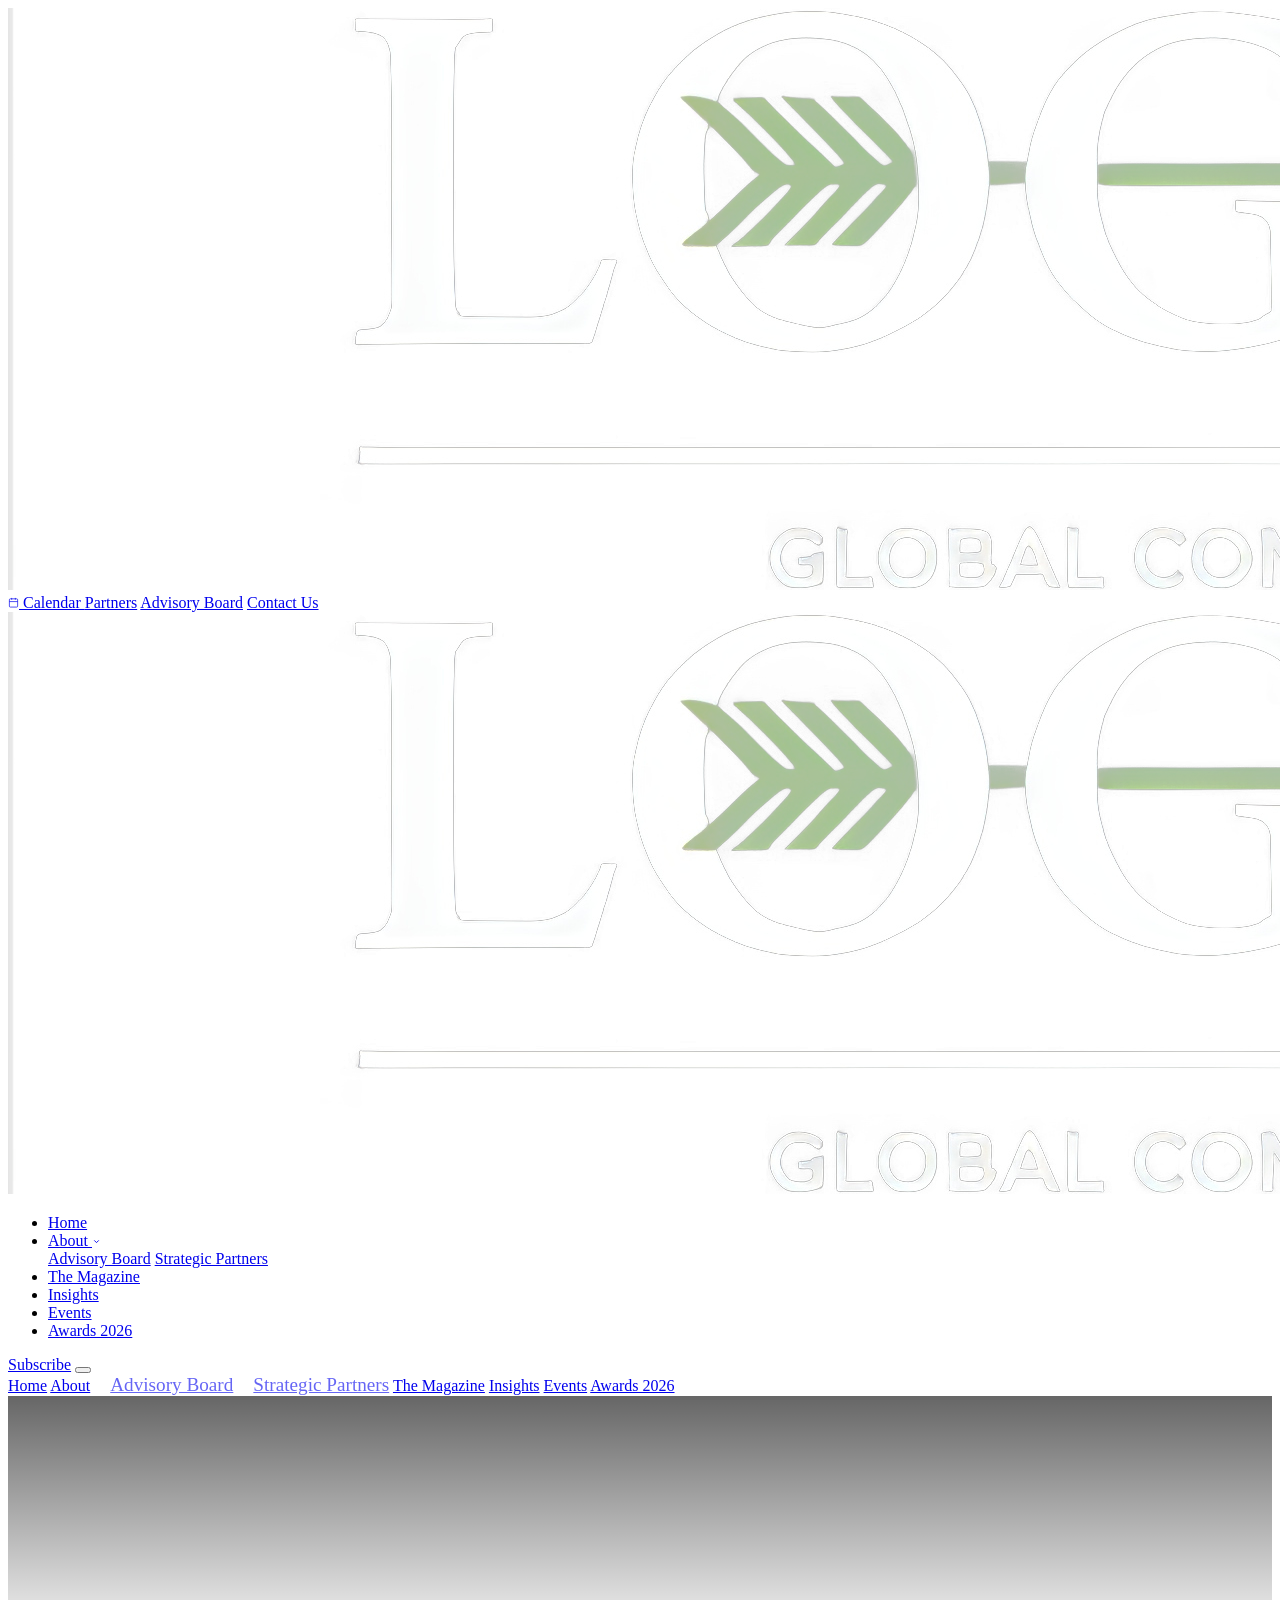
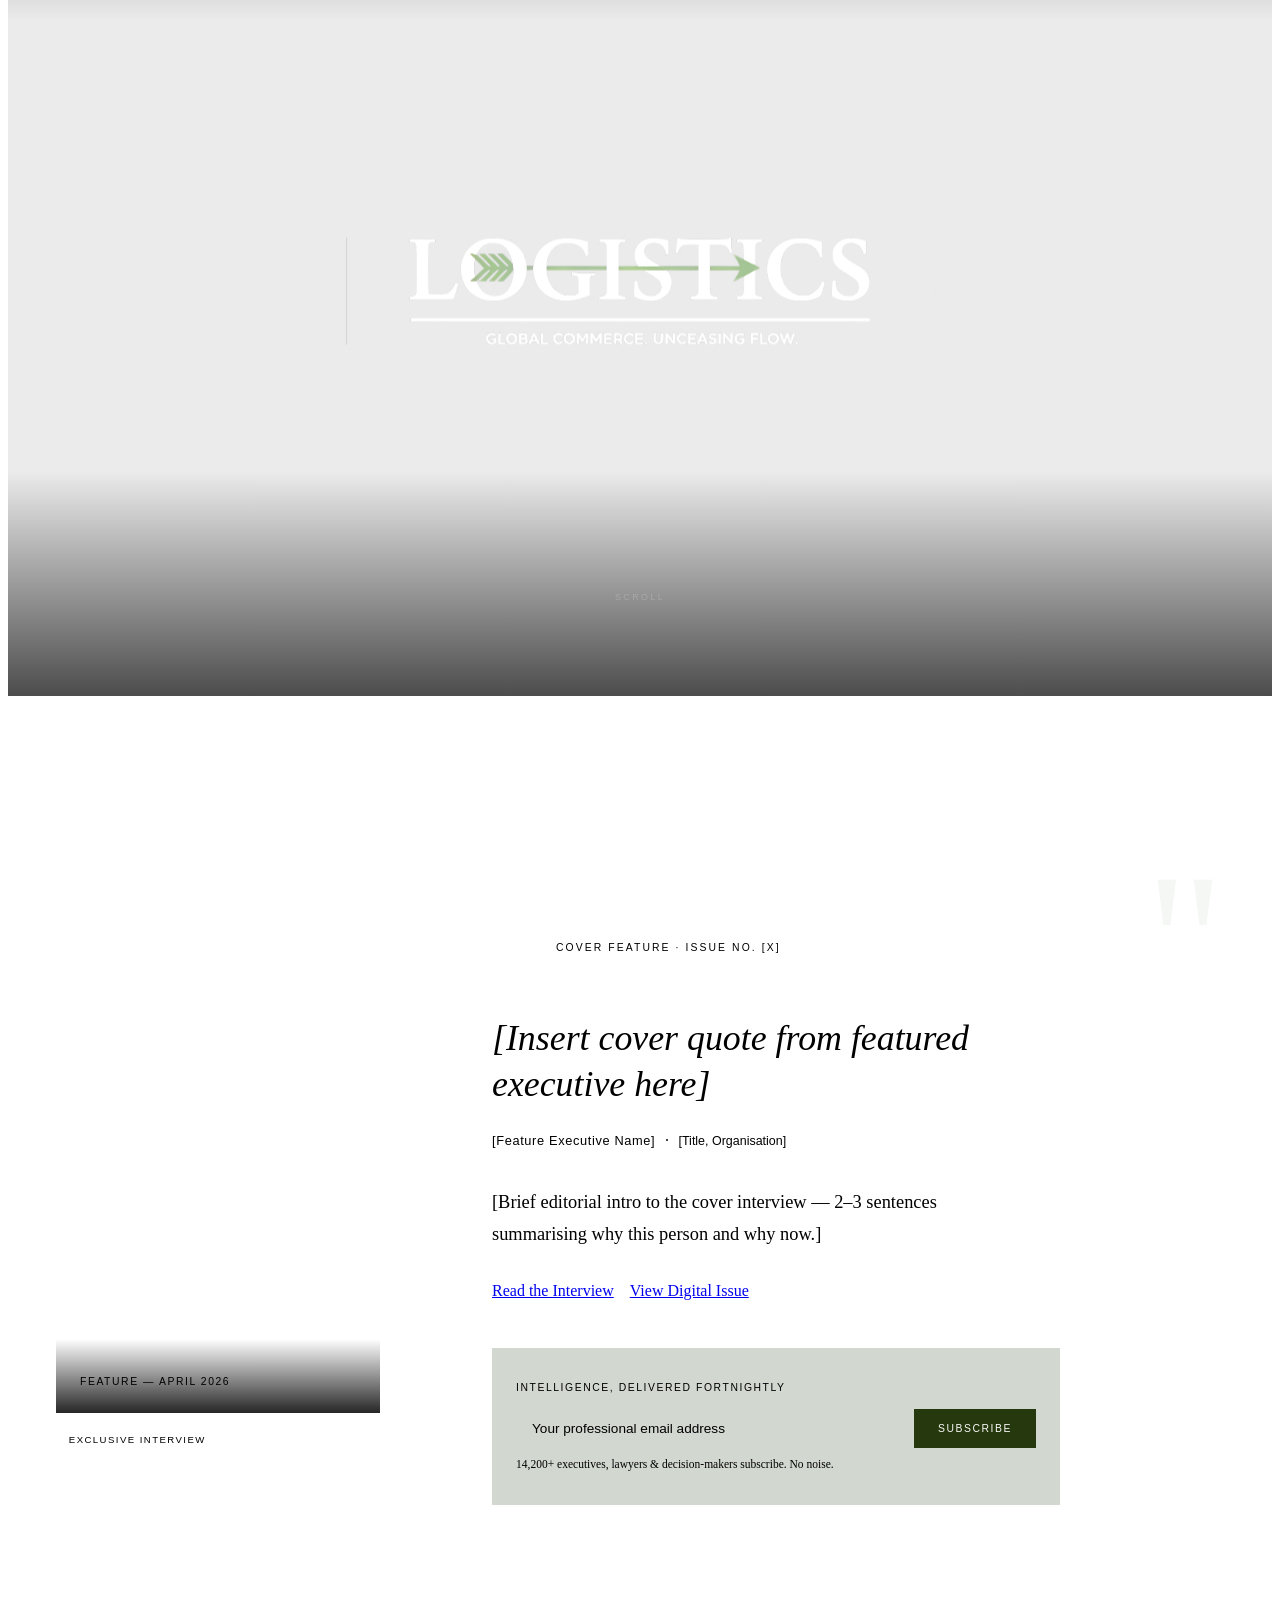
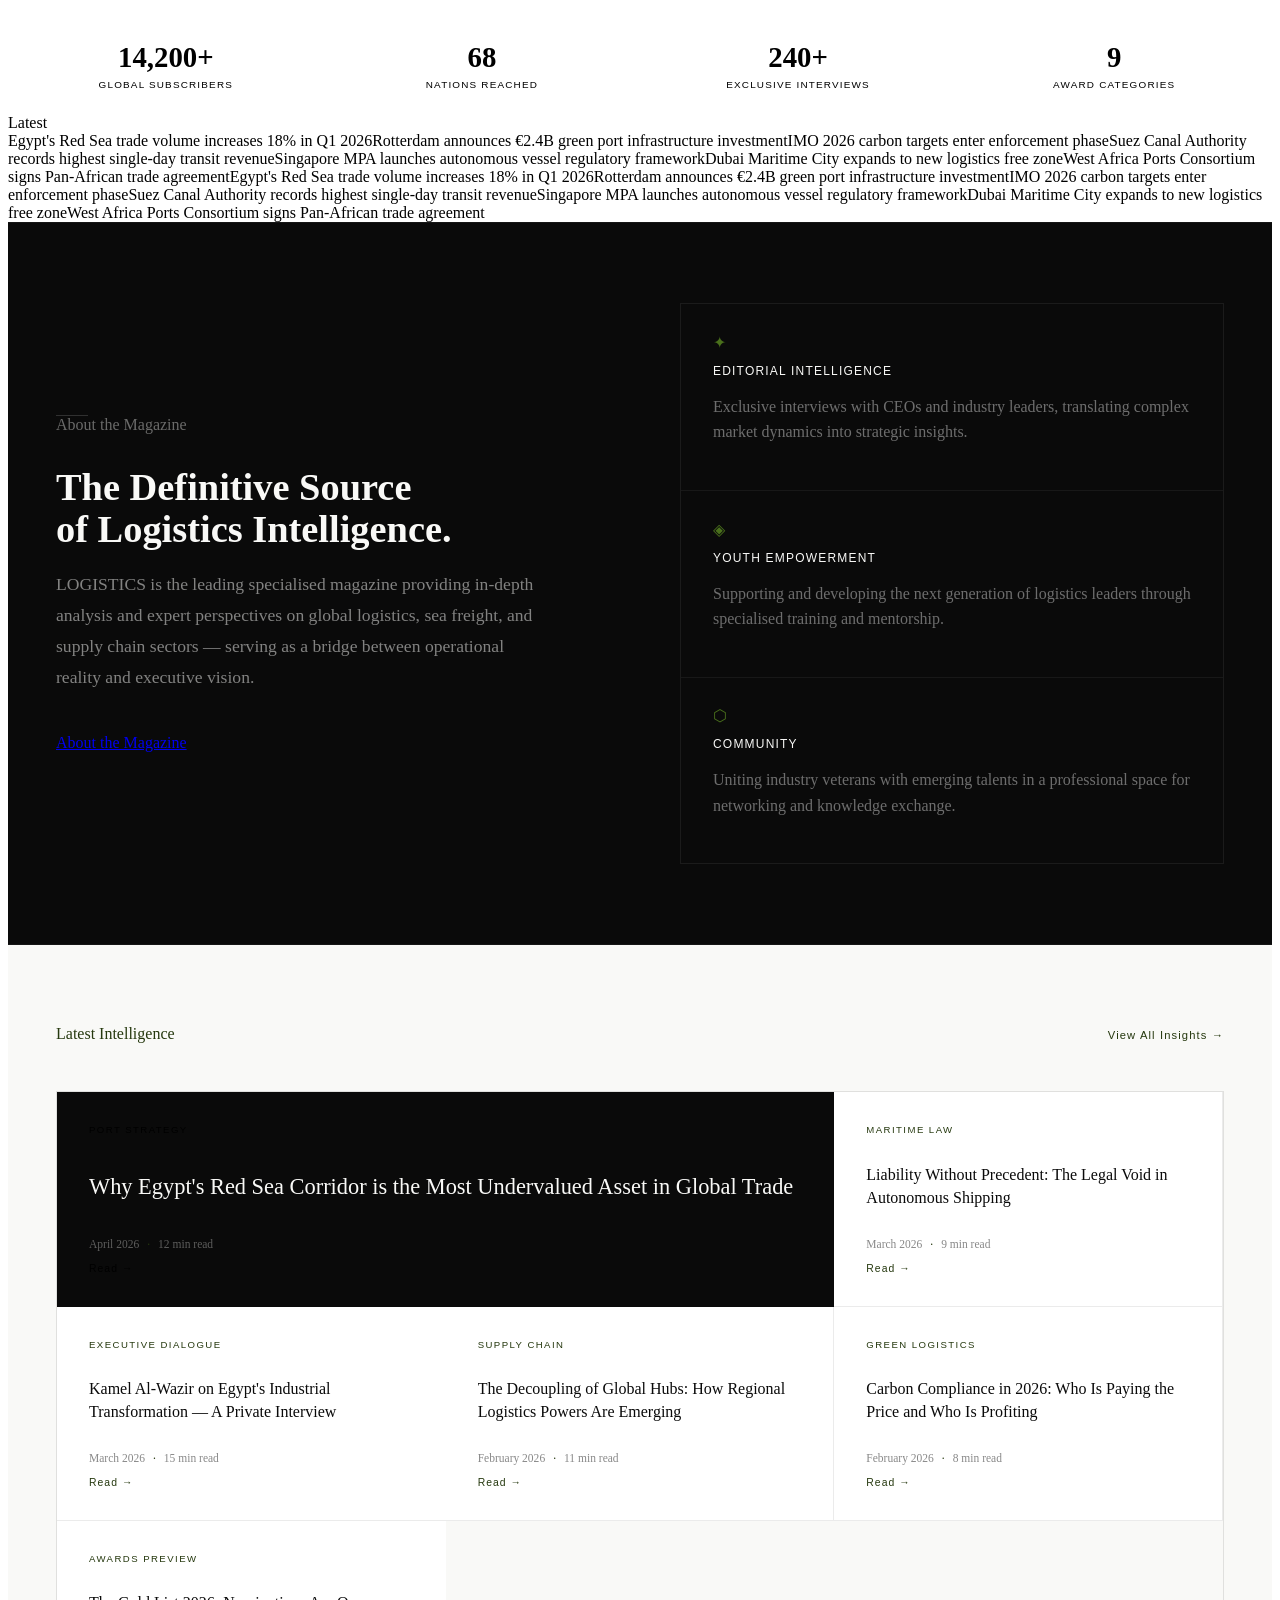
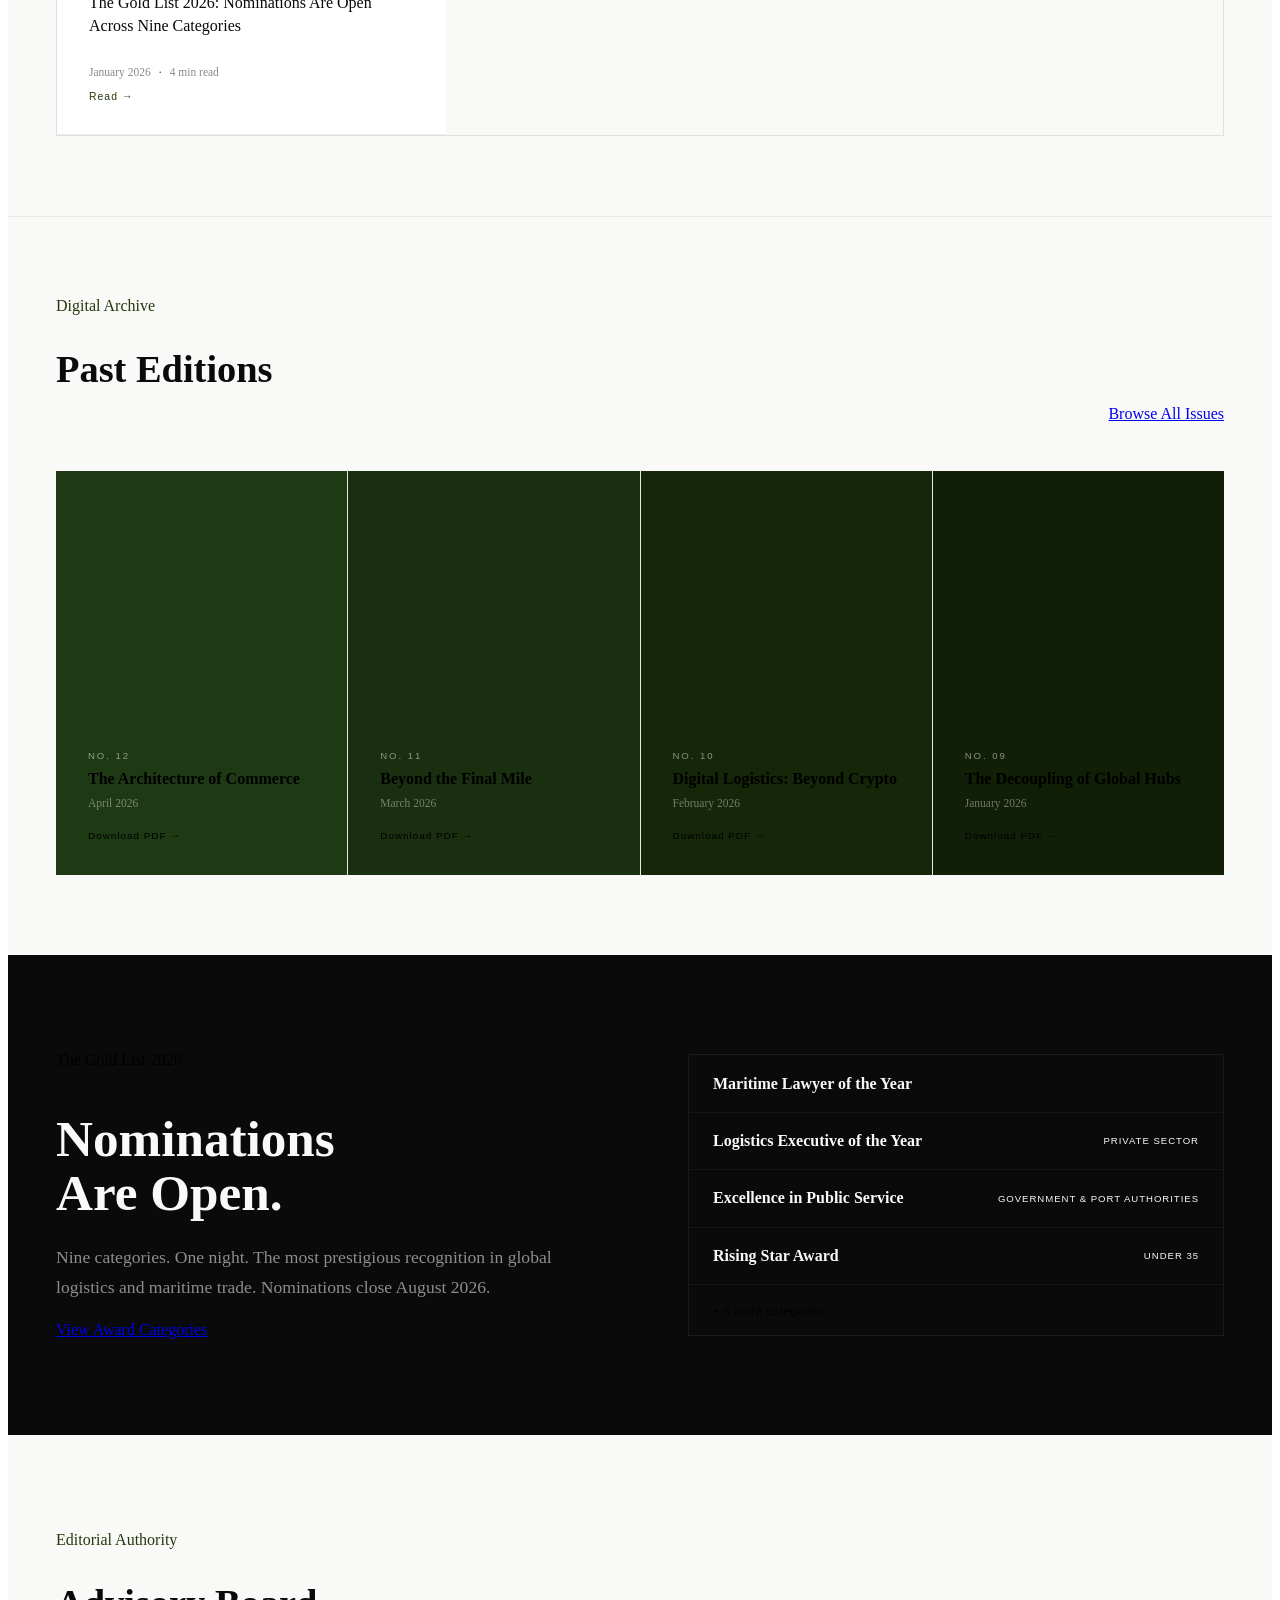
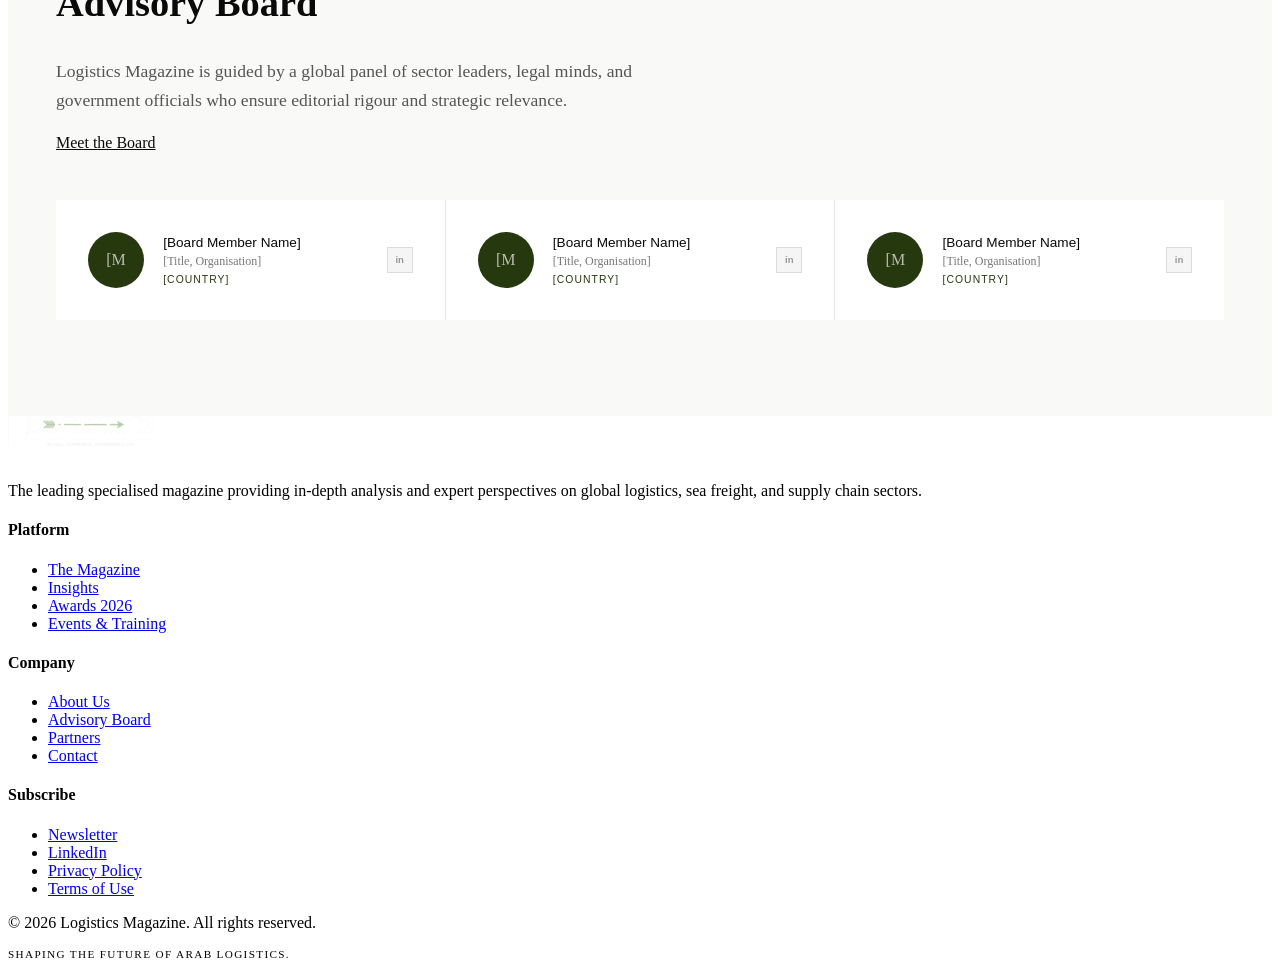
==== index.html @ a6165f2a "Add files via upload" ====
<!DOCTYPE html>
<html lang="en">
<head>
  <meta charset="UTF-8">
  <meta name="viewport" content="width=device-width, initial-scale=1.0">
  <title>Logistics Magazine — Global Commerce. Unceasing Flow.</title>
  <meta name="description" content="The premier strategic platform for exclusive intelligence, executive interviews, and authoritative analysis in global logistics and maritime trade.">
  <script src="https://identity.netlify.com/v1/netlify-identity-widget.js"></script>
  <link rel="stylesheet" href="style.css">
  <link rel="stylesheet" href="home.css">
  <script src="https://identity.netlify.com/v1/netlify-identity-widget.js"></script>
</head>
<body>

<div id="nav-placeholder"></div>

<!-- VIDEO HERO -->
<section class="video-hero">
  <video class="video-bg" autoplay muted loop playsinline>
    <source src="ship.mp4" type="video/mp4">
  </video>
  <div class="video-overlay"></div>
  <div class="video-content">
    <img src="logo-4k.png" alt="Logistics Magazine" class="video-logo">
  </div>
  <div class="video-scroll-cue">
    <span>Scroll</span>
    <div class="scroll-line"></div>
  </div>
</section>

<!-- HERO -->
<section class="hero">
  <div class="hero-inner">
    <!-- LEFT: Portrait -->
    <div class="hero-portrait">
      <div class="portrait-frame">
        <div class="portrait-placeholder">
          <div class="portrait-initials">AR</div>
        </div>
        <div class="portrait-label">
          <span class="portrait-issue">Feature — April 2026</span>
        </div>
      </div>
      <div class="portrait-meta">
        <span class="meta-tag">Exclusive Interview</span>
      </div>
    </div>

    <!-- RIGHT: Editorial -->
    <div class="hero-editorial">
      <div class="hero-kicker">
        <span class="kicker-line"></span>
        <span class="kicker-text">Cover Feature · Issue No. [X]</span>
      </div>
      <h1 class="hero-headline">
        <em>[Insert cover quote from featured executive here]</em>
      </h1>
      <div class="hero-byline">
        <span class="byline-name">[Feature Executive Name]</span>
        <span class="byline-sep">·</span>
        <span class="byline-title">[Title, Organisation]</span>
      </div>
      <p class="hero-excerpt">[Brief editorial intro to the cover interview — 2–3 sentences summarising why this person and why now.]</p>
      <div class="hero-actions">
        <a href="article.html" class="btn-primary">Read the Interview</a>
        <a href="issues.html" class="btn-ghost">View Digital Issue</a>
      </div>

      <!-- NEWSLETTER BOX -->
      <div class="hero-newsletter" id="subscribe">
        <div class="newsletter-inner">
          <p class="newsletter-label">Intelligence, delivered fortnightly</p>
          <div class="newsletter-form">
            <input type="email" placeholder="Your professional email address" class="newsletter-input">
            <button class="newsletter-btn">Subscribe</button>
          </div>
          <p class="newsletter-sub">14,200+ executives, lawyers & decision-makers subscribe. No noise.</p>
        </div>
      </div>
    </div>
  </div>

  <!-- STATS BAR -->
  <div class="stats-bar">
    <div class="stat-item">
      <span class="stat-value">14,200+</span>
      <span class="stat-label">Global Subscribers</span>
    </div>
    <div class="stat-divider"></div>
    <div class="stat-item">
      <span class="stat-value">68</span>
      <span class="stat-label">Nations Reached</span>
    </div>
    <div class="stat-divider"></div>
    <div class="stat-item">
      <span class="stat-value">240+</span>
      <span class="stat-label">Exclusive Interviews</span>
    </div>
    <div class="stat-divider"></div>
    <div class="stat-item">
      <span class="stat-value">9</span>
      <span class="stat-label">Award Categories</span>
    </div>
  </div>
</section>

<!-- TICKER -->
<div id="ticker-placeholder"></div>

<!-- ABOUT STRIP -->
<section class="about-strip">
  <div class="about-strip-inner">
    <div class="about-strip-left reveal">
      <div class="section-label" style="color:#F9F9F7;opacity:0.4">
        <span style="display:block;width:2rem;height:0.5px;background:rgba(249,249,247,0.4)"></span>
        About the Magazine
      </div>
      <h2 class="about-strip-headline">The Definitive Source<br>of Logistics Intelligence.</h2>
      <p class="about-strip-body">LOGISTICS is the leading specialised magazine providing in-depth analysis and expert perspectives on global logistics, sea freight, and supply chain sectors — serving as a bridge between operational reality and executive vision.</p>
      <a href="about.html" class="btn-primary" style="margin-top:1.5rem;display:inline-block">About the Magazine</a>
    </div>
    <div class="about-strip-right">
      <div class="about-strip-pillar reveal" style="transition-delay:0.1s">
        <div class="pillar-icon">✦</div>
        <h3>Editorial Intelligence</h3>
        <p>Exclusive interviews with CEOs and industry leaders, translating complex market dynamics into strategic insights.</p>
      </div>
      <div class="about-strip-pillar reveal" style="transition-delay:0.2s">
        <div class="pillar-icon">◈</div>
        <h3>Youth Empowerment</h3>
        <p>Supporting and developing the next generation of logistics leaders through specialised training and mentorship.</p>
      </div>
      <div class="about-strip-pillar reveal" style="transition-delay:0.3s">
        <div class="pillar-icon">⬡</div>
        <h3>Community</h3>
        <p>Uniting industry veterans with emerging talents in a professional space for networking and knowledge exchange.</p>
      </div>
    </div>
  </div>
</section>

<!-- LATEST INSIGHTS -->
<section class="insights-section">
  <div class="insights-header reveal">
    <div class="section-label">Latest Intelligence</div>
    <div class="insights-header-right">
      <a href="article.html" class="insights-all-link">View All Insights →</a>
    </div>
  </div>

  <div class="insights-grid" id="insights-grid"></div>
</section>

<div class="divider"></div>

<!-- DIGITAL ISSUES PREVIEW -->
<section class="issues-preview">
  <div class="issues-preview-header reveal">
    <div>
      <div class="section-label">Digital Archive</div>
      <h2 class="section-title">Past Editions</h2>
    </div>
    <a href="issues.html" class="btn-ghost">Browse All Issues</a>
  </div>
  <div class="issues-preview-grid" id="issues-grid"></div>
</section>

<div class="divider"></div>

<!-- AWARDS TEASER -->
<section class="awards-teaser">
  <div class="awards-teaser-inner reveal">
    <div class="awards-teaser-left">
      <div class="section-label">The Gold List 2026</div>
      <h2>Nominations<br>Are Open.</h2>
      <p>Nine categories. One night. The most prestigious recognition in global logistics and maritime trade. Nominations close August 2026.</p>
      <a href="awards.html" class="btn-primary" style="margin-top:2rem">View Award Categories</a>
    </div>
    <div class="awards-teaser-right">
      <div class="awards-teaser-grid" id="awards-preview"></div>
    </div>
  </div>
</section>

<div class="divider"></div>

<!-- ADVISORY TEASER -->
<section class="advisory-teaser">
  <div class="advisory-teaser-header reveal">
    <div class="section-label">Editorial Authority</div>
    <h2 class="section-title">Advisory Board</h2>
    <p>Logistics Magazine is guided by a global panel of sector leaders, legal minds, and government officials who ensure editorial rigour and strategic relevance.</p>
    <a href="advisory.html" class="btn-ghost" style="margin-top:1.5rem">Meet the Board</a>
  </div>
  <div class="advisory-preview-grid" id="advisory-preview"></div>
</section>

<div id="footer-placeholder"></div>

<script src="main.js"></script>
<script src="components.js"></script>
<script>
document.addEventListener('DOMContentLoaded', () => {
  // INSIGHTS GRID
  const insightsGrid = document.getElementById('insights-grid');
  if (insightsGrid) {
    CONFIG.latestInsights.forEach((item, i) => {
      const isFeatured = i === 0;
      const div = document.createElement('div');
      div.className = `insight-card reveal ${isFeatured ? 'insight-featured' : ''}`;
      div.style.transitionDelay = `${i * 0.08}s`;
      div.innerHTML = `
        <div class="insight-category">${item.category}</div>
        <h3 class="insight-title">${item.title}</h3>
        <div class="insight-meta">
          <span>${item.date}</span>
          <span class="meta-dot">·</span>
          <span>${item.readTime} read</span>
        </div>
        <a href="article.html" class="insight-link">Read →</a>
      `;
      insightsGrid.appendChild(div);
    });
  }

  // ISSUES PREVIEW
  const issuesGrid = document.getElementById('issues-grid');
  if (issuesGrid) {
    CONFIG.digitalIssues.slice(0, 4).forEach((iss, i) => {
      const div = document.createElement('div');
      div.className = 'issue-preview-card reveal';
      div.style.transitionDelay = `${i * 0.08}s`;
      div.style.background = iss.color;
      div.innerHTML = `
        <div class="issue-card-inner">
          <div class="issue-number">${iss.issue}</div>
          <div class="issue-title">${iss.title}</div>
          <div class="issue-date">${iss.date}</div>
          <a href="issues.html" class="issue-download">Download PDF →</a>
        </div>
      `;
      issuesGrid.appendChild(div);
    });
  }

  // AWARDS PREVIEW
  const awardsPreview = document.getElementById('awards-preview');
  if (awardsPreview) {
    CONFIG.awards.slice(0, 4).forEach(a => {
      const div = document.createElement('div');
      div.className = 'award-preview-item';
      div.innerHTML = `
        <div class="award-preview-title">${a.title}${a.subtitle ? `<span class="award-preview-sub">${a.subtitle}</span>` : ''}</div>
      `;
      awardsPreview.appendChild(div);
    });
    const more = document.createElement('div');
    more.className = 'award-preview-more';
    more.innerHTML = `<a href="awards.html">+ 5 more categories →</a>`;
    awardsPreview.appendChild(more);
  }

  // ADVISORY PREVIEW
  const advPreview = document.getElementById('advisory-preview');
  if (advPreview) {
    CONFIG.advisoryBoard.slice(0, 3).forEach((m, i) => {
      const div = document.createElement('div');
      div.className = 'advisory-preview-card reveal';
      div.style.transitionDelay = `${i * 0.1}s`;
      div.innerHTML = `
        <div class="advisory-avatar">${m.name.split(' ').map(n => n[0]).join('').slice(0,2)}</div>
        <div class="advisory-info">
          <div class="advisory-name">${m.name}</div>
          <div class="advisory-title-text">${m.title}</div>
          <div class="advisory-country">${m.country}</div>
        </div>
        <a href="${m.linkedin}" class="advisory-li" target="_blank">in</a>
      `;
      advPreview.appendChild(div);
    });
  }
});
</script>
</body>
</html>
---- home.css ----
/* ── VIDEO HERO ───────────────────────────────────────────────────────────── */
.video-hero {
  position: relative;
  width: 100%;
  height: 100vh;
  overflow: hidden;
  display: flex;
  align-items: center;
  justify-content: center;
}

.video-bg {
  position: absolute;
  inset: 0;
  width: 100%;
  height: 100%;
  object-fit: cover;
  object-position: center;
}

/* Edges dark, centre clear so logo blends against the video directly */
.video-overlay {
  position: absolute;
  inset: 0;
  background: linear-gradient(
    to bottom,
    rgba(0,0,0,0.6) 0%,
    rgba(0,0,0,0.08) 25%,
    rgba(0,0,0,0.08) 75%,
    rgba(0,0,0,0.7) 100%
  );
  z-index: 1;
}

.video-content {
  position: absolute;
  top: 55%;
  left: 50%;
  transform: translate(-50%, -50%);
  z-index: 2;
  display: flex;
  flex-direction: column;
  align-items: center;
  justify-content: center;
  gap: 0.8rem;
  text-align: center;
  isolation: isolate;
  width: 100%;
}

/* mix-blend-mode: screen burns out the black bg on the logo image */
.video-logo {
  width: clamp(320px, 46vw, 680px);
  object-fit: contain;
  mix-blend-mode: screen;
  filter: brightness(1.1) contrast(1.05);
  animation: logoFadeIn 1.8s cubic-bezier(0.16,1,0.3,1) forwards;
  opacity: 0;
  display: block;
  margin: 0 auto;
}

@keyframes logoFadeIn {
  0%   { opacity: 0; transform: scale(0.96) translateY(8px); }
  100% { opacity: 1; transform: scale(1) translateY(0); }
}

.video-tagline {
  font-family: 'Jost', sans-serif;
  font-size: 0.72rem;
  font-weight: 300;
  letter-spacing: 0.5em;
  text-transform: uppercase;
  color: rgba(249,249,247,0.45);
  margin-top: 0.5rem;
  animation: logoFadeIn 2.6s cubic-bezier(0.16,1,0.3,1) forwards;
  opacity: 0;
}

.video-scroll-cue {
  position: absolute;
  bottom: 2.5rem;
  left: 50%;
  transform: translateX(-50%);
  z-index: 2;
  display: flex;
  flex-direction: column;
  align-items: center;
  gap: 0.6rem;
}

.video-scroll-cue span {
  font-family: 'Jost', sans-serif;
  font-size: 0.55rem;
  letter-spacing: 0.28em;
  text-transform: uppercase;
  color: rgba(240, 237, 232, 0.25);
}

.scroll-line {
  width: 0.5px;
  height: 44px;
  background: linear-gradient(to bottom, rgba(240,237,232,0.3), transparent);
  animation: scrollPulse 2s ease-in-out infinite;
}

@keyframes scrollPulse {
  0%, 100% { opacity: 0.25; transform: scaleY(1); }
  50% { opacity: 0.65; transform: scaleY(1.08); }
}


@keyframes scrollPulse {
  0%, 100% { opacity: 0.3; transform: scaleY(1); }
  50% { opacity: 0.8; transform: scaleY(1.1); }
}

/* ── HERO ─────────────────────────────────────────────────────────────────── */
.hero {
  min-height: 100vh;
  display: flex;
  flex-direction: column;
  padding-top: 118px;
}

.hero-inner {
  flex: 1;
  display: grid;
  grid-template-columns: 420px 1fr;
  min-height: calc(100vh - 118px - 80px);
}

/* Portrait Side */
.hero-portrait {
  background: var(--black-2);
  border-right: 0.5px solid var(--border);
  display: flex;
  flex-direction: column;
  justify-content: center;
  padding: 3rem;
  position: relative;
}

.portrait-frame {
  position: relative;
  width: 100%;
  aspect-ratio: 3/4;
  background: var(--black-3);
  overflow: hidden;
}

.portrait-placeholder {
  width: 100%;
  height: 100%;
  background: linear-gradient(135deg, var(--green-dark) 0%, var(--black-3) 60%, var(--black-4) 100%);
  display: flex;
  align-items: center;
  justify-content: center;
}

.portrait-initials {
  font-family: 'Playfair Display', serif;
  font-size: 5rem;
  color: rgba(255,255,255,0.08);
  font-weight: 700;
}

.portrait-label {
  position: absolute;
  bottom: 0;
  left: 0;
  right: 0;
  background: linear-gradient(transparent, rgba(0,0,0,0.85));
  padding: 2rem 1.5rem 1.5rem;
}

.portrait-issue {
  font-family: 'Jost', sans-serif;
  font-size: 0.65rem;
  letter-spacing: 0.15em;
  text-transform: uppercase;
  color: var(--white-dim);
}

.portrait-meta {
  margin-top: 1rem;
}

.meta-tag {
  display: inline-block;
  font-family: 'Jost', sans-serif;
  font-size: 0.6rem;
  letter-spacing: 0.15em;
  text-transform: uppercase;
  color: var(--black);
  background: var(--green-light);
  padding: 0.3rem 0.8rem;
}

/* Editorial Side */
.hero-editorial {
  padding: 4rem 4rem 3rem;
  display: flex;
  flex-direction: column;
  justify-content: center;
  border-bottom: 0.5px solid var(--border);
  position: relative;
}

.hero-editorial::before {
  content: '"';
  position: absolute;
  top: 2rem;
  right: 3rem;
  font-family: 'Playfair Display', serif;
  font-size: 12rem;
  color: rgba(74,124,53,0.06);
  line-height: 1;
  pointer-events: none;
}

.hero-kicker {
  display: flex;
  align-items: center;
  gap: 1rem;
  margin-bottom: 2rem;
}

.kicker-line {
  display: block;
  width: 3rem;
  height: 0.5px;
  background: var(--green-bright);
}

.kicker-text {
  font-family: 'Jost', sans-serif;
  font-size: 0.65rem;
  letter-spacing: 0.2em;
  text-transform: uppercase;
  color: var(--green-bright);
}

.hero-headline {
  font-family: 'Playfair Display', serif;
  font-size: clamp(1.6rem, 2.8vw, 2.4rem);
  font-weight: 400;
  line-height: 1.3;
  margin-bottom: 1.5rem;
  max-width: 580px;
}

.hero-headline em {
  font-style: italic;
  color: var(--white-dim);
}

.hero-byline {
  display: flex;
  align-items: center;
  gap: 0.6rem;
  margin-bottom: 1.2rem;
}

.byline-name {
  font-family: 'Jost', sans-serif;
  font-size: 0.8rem;
  font-weight: 500;
  letter-spacing: 0.05em;
  color: var(--white);
}

.byline-sep {
  color: var(--white-faint);
}

.byline-title {
  font-family: 'Jost', sans-serif;
  font-size: 0.78rem;
  color: var(--white-faint);
}

.hero-excerpt {
  font-family: 'Cormorant Garamond', serif;
  font-size: 1.15rem;
  color: var(--white-dim);
  max-width: 540px;
  line-height: 1.7;
  margin-bottom: 2rem;
}

.hero-actions {
  display: flex;
  gap: 1rem;
  margin-bottom: 3rem;
}

/* Newsletter */
.hero-newsletter {
  border: 0.5px solid var(--border-green);
  background: rgba(30,58,20,0.2);
  padding: 1.5rem;
  max-width: 520px;
}

.newsletter-label {
  font-family: 'Jost', sans-serif;
  font-size: 0.65rem;
  letter-spacing: 0.15em;
  text-transform: uppercase;
  color: var(--green-bright);
  margin-bottom: 1rem;
}

.newsletter-form {
  display: flex;
  gap: 0;
}

.newsletter-input {
  flex: 1;
  background: var(--black-3);
  border: 0.5px solid var(--border);
  border-right: none;
  color: var(--white);
  font-family: 'Jost', sans-serif;
  font-size: 0.85rem;
  padding: 0.75rem 1rem;
  outline: none;
}

.newsletter-input::placeholder { color: var(--white-faint); }
.newsletter-input:focus { border-color: var(--green); }

.newsletter-btn {
  background: #25380E;
  color: #F9F9F7;
  border: none;
  font-family: 'Jost', sans-serif;
  font-size: 0.65rem;
  font-weight: 500;
  letter-spacing: 0.15em;
  text-transform: uppercase;
  padding: 0.75rem 1.5rem;
  cursor: none;
  transition: background 0.2s;
}
.newsletter-btn:hover { background: #3a5518; }

.newsletter-sub {
  font-size: 0.72rem;
  color: var(--white-faint);
  margin-top: 0.6rem;
}

/* STATS BAR */
.stats-bar {
  display: flex;
  border-top: 0.5px solid var(--border);
  background: var(--black-2);
}

.stat-item {
  flex: 1;
  display: flex;
  flex-direction: column;
  align-items: center;
  padding: 1.5rem;
  gap: 0.3rem;
}

.stat-value {
  font-family: 'Playfair Display', serif;
  font-size: 1.8rem;
  font-weight: 700;
  color: var(--white);
}

.stat-label {
  font-family: 'Jost', sans-serif;
  font-size: 0.62rem;
  letter-spacing: 0.12em;
  text-transform: uppercase;
  color: var(--white-faint);
}

.stat-divider {
  width: 0.5px;
  background: var(--border);
  margin: 1rem 0;
}

/* ── ABOUT STRIP ──────────────────────────────────────────────────────────── */
.about-strip {
  background: #0A0A0A;
  padding: 5rem 3rem;
  border-top: 0.5px solid rgba(255,255,255,0.05);
  border-bottom: 0.5px solid rgba(255,255,255,0.05);
}

.about-strip-inner {
  display: grid;
  grid-template-columns: 1fr 1fr;
  gap: 5rem;
  align-items: center;
}

.about-strip-headline {
  font-family: 'Playfair Display', serif;
  font-size: clamp(1.8rem, 3vw, 2.8rem);
  font-weight: 700;
  line-height: 1.1;
  color: #F9F9F7;
  margin-bottom: 1.2rem;
}

.about-strip-body {
  font-family: 'Cormorant Garamond', serif;
  font-size: 1.1rem;
  color: rgba(249,249,247,0.5);
  line-height: 1.75;
  max-width: 480px;
}

.about-strip-right {
  display: flex;
  flex-direction: column;
  gap: 0;
  border: 0.5px solid rgba(255,255,255,0.07);
}

.about-strip-pillar {
  padding: 1.8rem 2rem;
  border-bottom: 0.5px solid rgba(255,255,255,0.06);
  transition: background 0.2s;
}
.about-strip-pillar:last-child { border-bottom: none; }
.about-strip-pillar:hover { background: rgba(255,255,255,0.02); }

.pillar-icon {
  font-size: 1rem;
  color: #25380E;
  margin-bottom: 0.6rem;
  filter: brightness(2);
}

.about-strip-pillar h3 {
  font-family: 'Jost', sans-serif;
  font-size: 0.75rem;
  font-weight: 500;
  letter-spacing: 0.1em;
  text-transform: uppercase;
  color: #F9F9F7;
  margin-bottom: 0.5rem;
}

.about-strip-pillar p {
  font-family: 'Cormorant Garamond', serif;
  font-size: 1rem;
  color: rgba(249,249,247,0.42);
  line-height: 1.6;
}

/* ── INSIGHTS SECTION ─────────────────────────────────────────────────────── */
.insights-section {
  padding: 5rem 3rem;
  background: #F9F9F7;
}

.insights-header {
  display: flex;
  justify-content: space-between;
  align-items: flex-end;
  margin-bottom: 3rem;
}

.insights-header .section-label {
  color: #25380E;
}
.insights-header .section-label::before {
  background: #25380E;
}

.insights-all-link {
  font-family: 'Jost', sans-serif;
  font-size: 0.7rem;
  letter-spacing: 0.1em;
  color: #25380E;
  text-decoration: none;
  transition: color 0.2s;
}
.insights-all-link:hover { color: #0A0A0A; }

.insights-grid {
  display: grid;
  grid-template-columns: repeat(3, 1fr);
  gap: 0;
  border: 0.5px solid rgba(0,0,0,0.1);
}

.insight-card {
  padding: 2rem;
  border-right: 0.5px solid rgba(0,0,0,0.08);
  border-bottom: 0.5px solid rgba(0,0,0,0.08);
  background: #fff;
  transition: background 0.2s, box-shadow 0.2s;
  display: flex;
  flex-direction: column;
  gap: 0.8rem;
}
.insight-card:hover {
  background: #F0F0EC;
  box-shadow: 0 2px 20px rgba(0,0,0,0.04);
}
.insight-card:nth-child(3n) { border-right: none; }

.insight-featured {
  grid-column: span 2;
  background: #0A0A0A;
}
.insight-featured:hover { background: #111; box-shadow: none; }
.insight-featured .insight-title { font-size: 1.4rem; color: #F9F9F7; }
.insight-featured .insight-meta { color: rgba(249,249,247,0.35); }
.insight-featured .insight-category { color: var(--green-bright); }
.insight-featured .insight-link { color: var(--green-bright); }
.insight-featured .insight-link:hover { color: #F9F9F7; }

.insight-category {
  font-family: 'Jost', sans-serif;
  font-size: 0.6rem;
  letter-spacing: 0.15em;
  text-transform: uppercase;
  color: #25380E;
}

.insight-title {
  font-family: 'Playfair Display', serif;
  font-size: 1rem;
  font-weight: 400;
  line-height: 1.4;
  color: #0A0A0A;
  flex: 1;
}

.insight-meta {
  font-size: 0.72rem;
  color: #888;
  display: flex;
  gap: 0.5rem;
  align-items: center;
}

.meta-dot { color: #25380E; }

.insight-link {
  font-family: 'Jost', sans-serif;
  font-size: 0.65rem;
  letter-spacing: 0.1em;
  color: #25380E;
  text-decoration: none;
  transition: color 0.2s;
}
.insight-link:hover { color: #0A0A0A; }

/* ── ISSUES PREVIEW ───────────────────────────────────────────────────────── */
.issues-preview {
  padding: 5rem 3rem;
  background: #F9F9F7;
  border-top: 0.5px solid rgba(0,0,0,0.06);
}

.issues-preview-header {
  display: flex;
  justify-content: space-between;
  align-items: flex-end;
  margin-bottom: 3rem;
}

.section-title {
  font-family: 'Playfair Display', serif;
  font-size: clamp(1.8rem, 3vw, 2.5rem);
  font-weight: 700;
  color: #0A0A0A;
}

.issues-preview .section-label {
  color: #25380E;
}
.issues-preview .section-label::before {
  background: #25380E;
}

.issues-preview-grid {
  display: grid;
  grid-template-columns: repeat(4, 1fr);
  gap: 1px;
  background: rgba(0,0,0,0.08);
}

.issue-preview-card {
  aspect-ratio: 2/3;
  padding: 2rem;
  display: flex;
  flex-direction: column;
  justify-content: flex-end;
  position: relative;
  overflow: hidden;
  cursor: none;
  transition: filter 0.3s;
}
.issue-preview-card:hover { filter: brightness(1.15); }

.issue-card-inner { position: relative; z-index: 1; }

.issue-number {
  font-family: 'Jost', sans-serif;
  font-size: 0.6rem;
  letter-spacing: 0.2em;
  text-transform: uppercase;
  color: rgba(255,255,255,0.5);
  margin-bottom: 0.5rem;
}

.issue-title {
  font-family: 'Playfair Display', serif;
  font-size: 1rem;
  font-weight: 600;
  color: var(--white);
  margin-bottom: 0.5rem;
  line-height: 1.3;
}

.issue-date {
  font-size: 0.72rem;
  color: rgba(255,255,255,0.4);
  margin-bottom: 1rem;
}

.issue-download {
  font-family: 'Jost', sans-serif;
  font-size: 0.62rem;
  letter-spacing: 0.1em;
  color: var(--green-bright);
  text-decoration: none;
  transition: color 0.2s;
}
.issue-download:hover { color: var(--white); }

/* ── AWARDS TEASER ────────────────────────────────────────────────────────── */
.awards-teaser {
  padding: 6rem 3rem;
  background: #0A0A0A;
}

.awards-teaser-inner {
  display: grid;
  grid-template-columns: 1fr 1fr;
  gap: 6rem;
  align-items: center;
}

.awards-teaser-left h2 {
  font-family: 'Playfair Display', serif;
  font-size: clamp(2.5rem, 4vw, 4rem);
  font-weight: 700;
  line-height: 1.05;
  margin-bottom: 1.5rem;
  color: #F9F9F7;
}

.awards-teaser-left p {
  font-family: 'Cormorant Garamond', serif;
  font-size: 1.1rem;
  color: rgba(249,249,247,0.55);
  line-height: 1.7;
}

.awards-teaser-grid {
  display: flex;
  flex-direction: column;
  gap: 0;
  border: 0.5px solid rgba(255,255,255,0.07);
}

.award-preview-item {
  padding: 1.2rem 1.5rem;
  border-bottom: 0.5px solid rgba(255,255,255,0.05);
  transition: background 0.2s;
}
.award-preview-item:hover { background: rgba(255,255,255,0.03); }

.award-preview-title {
  font-family: 'Cormorant Garamond', serif;
  font-size: 1rem;
  font-weight: 600;
  color: #F9F9F7;
  display: flex;
  align-items: center;
  justify-content: space-between;
}

.award-preview-sub {
  font-family: 'Jost', sans-serif;
  font-size: 0.6rem;
  letter-spacing: 0.1em;
  text-transform: uppercase;
  color: var(--gold);
  font-weight: 400;
}

.award-preview-more { padding: 1rem 1.5rem; }
.award-preview-more a {
  font-family: 'Jost', sans-serif;
  font-size: 0.65rem;
  letter-spacing: 0.1em;
  color: var(--green-bright);
  text-decoration: none;
}

/* ── ADVISORY TEASER ──────────────────────────────────────────────────────── */
.advisory-teaser {
  padding: 6rem 3rem;
  background: #F9F9F7;
}

.advisory-teaser-header {
  max-width: 600px;
  margin-bottom: 3rem;
}

.advisory-teaser-header .section-label {
  color: #25380E;
}
.advisory-teaser-header .section-label::before { background: #25380E; }

.advisory-teaser-header .section-title { color: #0A0A0A; }

.advisory-teaser-header p {
  font-family: 'Cormorant Garamond', serif;
  font-size: 1.1rem;
  color: #555;
  margin-top: 1rem;
  line-height: 1.7;
}

.advisory-teaser .btn-ghost {
  border-color: rgba(0,0,0,0.2);
  color: #0A0A0A;
}
.advisory-teaser .btn-ghost:hover { border-color: #0A0A0A; }

.advisory-preview-grid {
  display: grid;
  grid-template-columns: repeat(3, 1fr);
  gap: 1px;
  background: rgba(0,0,0,0.08);
}

.advisory-preview-card {
  background: #fff;
  padding: 2rem;
  display: flex;
  align-items: center;
  gap: 1.2rem;
  transition: background 0.2s;
}
.advisory-preview-card:hover { background: #F0F0EC; }

.advisory-avatar {
  width: 56px;
  height: 56px;
  border-radius: 50%;
  background: #25380E;
  border: none;
  display: flex;
  align-items: center;
  justify-content: center;
  font-family: 'Playfair Display', serif;
  font-size: 1rem;
  color: rgba(249,249,247,0.7);
  flex-shrink: 0;
}

.advisory-info { flex: 1; }

.advisory-name {
  font-family: 'Jost', sans-serif;
  font-size: 0.85rem;
  font-weight: 500;
  color: #0A0A0A;
  margin-bottom: 0.2rem;
}

.advisory-title-text {
  font-size: 0.75rem;
  color: #777;
  line-height: 1.4;
  margin-bottom: 0.3rem;
}

.advisory-country {
  font-family: 'Jost', sans-serif;
  font-size: 0.65rem;
  letter-spacing: 0.1em;
  text-transform: uppercase;
  color: #25380E;
}

.advisory-li {
  font-family: 'Jost', sans-serif;
  font-size: 0.6rem;
  font-weight: 600;
  color: #999;
  background: #f5f5f5;
  border: 0.5px solid rgba(0,0,0,0.1);
  width: 24px;
  height: 24px;
  display: flex;
  align-items: center;
  justify-content: center;
  text-decoration: none;
  flex-shrink: 0;
  transition: background 0.2s, color 0.2s;
}
.advisory-li:hover { background: #0a66c2; color: #fff; border-color: #0a66c2; }

/* RESPONSIVE */
@media (max-width: 1100px) {
  .hero-inner { grid-template-columns: 320px 1fr; }
  .insights-grid { grid-template-columns: repeat(2, 1fr); }
  .insight-featured { grid-column: span 2; }
  .issues-preview-grid { grid-template-columns: repeat(2, 1fr); }
  .advisory-preview-grid { grid-template-columns: 1fr; }
}

@media (max-width: 900px) {
  .hero-inner { grid-template-columns: 1fr; }
  .hero-portrait { display: none; }
  .hero-editorial { padding: 4rem 1.5rem 3rem; }
  .about-strip { padding: 3rem 1.5rem; }
  .about-strip-inner { grid-template-columns: 1fr; gap: 2.5rem; }
  .insights-section { padding: 3rem 1.5rem; }
  .insights-grid { grid-template-columns: 1fr; }
  .insight-featured { grid-column: span 1; }
  .issues-preview { padding: 3rem 1.5rem; }
  .issues-preview-grid { grid-template-columns: repeat(2, 1fr); }
  .awards-teaser { padding: 4rem 1.5rem; }
  .awards-teaser-inner { grid-template-columns: 1fr; gap: 3rem; }
  .advisory-teaser { padding: 4rem 1.5rem; }
  .stats-bar { display: grid; grid-template-columns: 1fr 1fr; }
  .stat-divider { display: none; }
}

@media (max-width: 600px) {
  .issues-preview-grid { grid-template-columns: 1fr; }
  .hero-actions { flex-direction: column; }
  .newsletter-form { flex-direction: column; }
  .newsletter-input { border-right: 0.5px solid var(--border); }
}
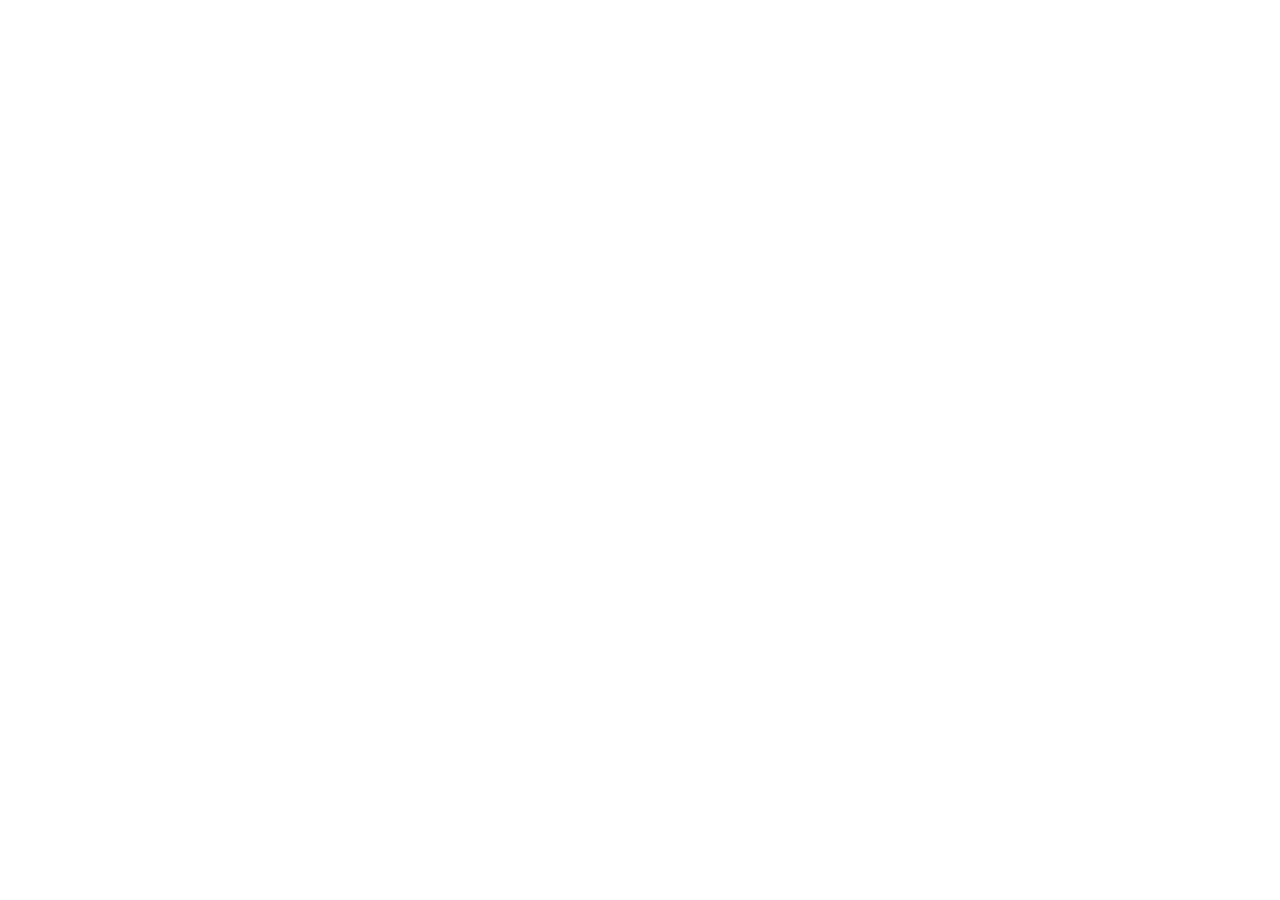
==== commit a732c617: "Add files via upload" ====
--- a/index.html
+++ b/index.html
@@ -1,286 +1,12 @@
-<!DOCTYPE html>
-<html lang="en">
+<!doctype html>
+<html>
 <head>
-  <meta charset="UTF-8">
+  <meta charset="utf-8">
   <meta name="viewport" content="width=device-width, initial-scale=1.0">
-  <title>Logistics Magazine — Global Commerce. Unceasing Flow.</title>
-  <meta name="description" content="The premier strategic platform for exclusive intelligence, executive interviews, and authoritative analysis in global logistics and maritime trade.">
-  <script src="https://identity.netlify.com/v1/netlify-identity-widget.js"></script>
-  <link rel="stylesheet" href="style.css">
-  <link rel="stylesheet" href="home.css">
+  <title>Logistics Magazine — Content Manager</title>
   <script src="https://identity.netlify.com/v1/netlify-identity-widget.js"></script>
 </head>
 <body>
-
-<div id="nav-placeholder"></div>
-
-<!-- VIDEO HERO -->
-<section class="video-hero">
-  <video class="video-bg" autoplay muted loop playsinline>
-    <source src="ship.mp4" type="video/mp4">
-  </video>
-  <div class="video-overlay"></div>
-  <div class="video-content">
-    <img src="logo-4k.png" alt="Logistics Magazine" class="video-logo">
-  </div>
-  <div class="video-scroll-cue">
-    <span>Scroll</span>
-    <div class="scroll-line"></div>
-  </div>
-</section>
-
-<!-- HERO -->
-<section class="hero">
-  <div class="hero-inner">
-    <!-- LEFT: Portrait -->
-    <div class="hero-portrait">
-      <div class="portrait-frame">
-        <div class="portrait-placeholder">
-          <div class="portrait-initials">AR</div>
-        </div>
-        <div class="portrait-label">
-          <span class="portrait-issue">Feature — April 2026</span>
-        </div>
-      </div>
-      <div class="portrait-meta">
-        <span class="meta-tag">Exclusive Interview</span>
-      </div>
-    </div>
-
-    <!-- RIGHT: Editorial -->
-    <div class="hero-editorial">
-      <div class="hero-kicker">
-        <span class="kicker-line"></span>
-        <span class="kicker-text">Cover Feature · Issue No. [X]</span>
-      </div>
-      <h1 class="hero-headline">
-        <em>[Insert cover quote from featured executive here]</em>
-      </h1>
-      <div class="hero-byline">
-        <span class="byline-name">[Feature Executive Name]</span>
-        <span class="byline-sep">·</span>
-        <span class="byline-title">[Title, Organisation]</span>
-      </div>
-      <p class="hero-excerpt">[Brief editorial intro to the cover interview — 2–3 sentences summarising why this person and why now.]</p>
-      <div class="hero-actions">
-        <a href="article.html" class="btn-primary">Read the Interview</a>
-        <a href="issues.html" class="btn-ghost">View Digital Issue</a>
-      </div>
-
-      <!-- NEWSLETTER BOX -->
-      <div class="hero-newsletter" id="subscribe">
-        <div class="newsletter-inner">
-          <p class="newsletter-label">Intelligence, delivered fortnightly</p>
-          <div class="newsletter-form">
-            <input type="email" placeholder="Your professional email address" class="newsletter-input">
-            <button class="newsletter-btn">Subscribe</button>
-          </div>
-          <p class="newsletter-sub">14,200+ executives, lawyers & decision-makers subscribe. No noise.</p>
-        </div>
-      </div>
-    </div>
-  </div>
-
-  <!-- STATS BAR -->
-  <div class="stats-bar">
-    <div class="stat-item">
-      <span class="stat-value">14,200+</span>
-      <span class="stat-label">Global Subscribers</span>
-    </div>
-    <div class="stat-divider"></div>
-    <div class="stat-item">
-      <span class="stat-value">68</span>
-      <span class="stat-label">Nations Reached</span>
-    </div>
-    <div class="stat-divider"></div>
-    <div class="stat-item">
-      <span class="stat-value">240+</span>
-      <span class="stat-label">Exclusive Interviews</span>
-    </div>
-    <div class="stat-divider"></div>
-    <div class="stat-item">
-      <span class="stat-value">9</span>
-      <span class="stat-label">Award Categories</span>
-    </div>
-  </div>
-</section>
-
-<!-- TICKER -->
-<div id="ticker-placeholder"></div>
-
-<!-- ABOUT STRIP -->
-<section class="about-strip">
-  <div class="about-strip-inner">
-    <div class="about-strip-left reveal">
-      <div class="section-label" style="color:#F9F9F7;opacity:0.4">
-        <span style="display:block;width:2rem;height:0.5px;background:rgba(249,249,247,0.4)"></span>
-        About the Magazine
-      </div>
-      <h2 class="about-strip-headline">The Definitive Source<br>of Logistics Intelligence.</h2>
-      <p class="about-strip-body">LOGISTICS is the leading specialised magazine providing in-depth analysis and expert perspectives on global logistics, sea freight, and supply chain sectors — serving as a bridge between operational reality and executive vision.</p>
-      <a href="about.html" class="btn-primary" style="margin-top:1.5rem;display:inline-block">About the Magazine</a>
-    </div>
-    <div class="about-strip-right">
-      <div class="about-strip-pillar reveal" style="transition-delay:0.1s">
-        <div class="pillar-icon">✦</div>
-        <h3>Editorial Intelligence</h3>
-        <p>Exclusive interviews with CEOs and industry leaders, translating complex market dynamics into strategic insights.</p>
-      </div>
-      <div class="about-strip-pillar reveal" style="transition-delay:0.2s">
-        <div class="pillar-icon">◈</div>
-        <h3>Youth Empowerment</h3>
-        <p>Supporting and developing the next generation of logistics leaders through specialised training and mentorship.</p>
-      </div>
-      <div class="about-strip-pillar reveal" style="transition-delay:0.3s">
-        <div class="pillar-icon">⬡</div>
-        <h3>Community</h3>
-        <p>Uniting industry veterans with emerging talents in a professional space for networking and knowledge exchange.</p>
-      </div>
-    </div>
-  </div>
-</section>
-
-<!-- LATEST INSIGHTS -->
-<section class="insights-section">
-  <div class="insights-header reveal">
-    <div class="section-label">Latest Intelligence</div>
-    <div class="insights-header-right">
-      <a href="article.html" class="insights-all-link">View All Insights →</a>
-    </div>
-  </div>
-
-  <div class="insights-grid" id="insights-grid"></div>
-</section>
-
-<div class="divider"></div>
-
-<!-- DIGITAL ISSUES PREVIEW -->
-<section class="issues-preview">
-  <div class="issues-preview-header reveal">
-    <div>
-      <div class="section-label">Digital Archive</div>
-      <h2 class="section-title">Past Editions</h2>
-    </div>
-    <a href="issues.html" class="btn-ghost">Browse All Issues</a>
-  </div>
-  <div class="issues-preview-grid" id="issues-grid"></div>
-</section>
-
-<div class="divider"></div>
-
-<!-- AWARDS TEASER -->
-<section class="awards-teaser">
-  <div class="awards-teaser-inner reveal">
-    <div class="awards-teaser-left">
-      <div class="section-label">The Gold List 2026</div>
-      <h2>Nominations<br>Are Open.</h2>
-      <p>Nine categories. One night. The most prestigious recognition in global logistics and maritime trade. Nominations close August 2026.</p>
-      <a href="awards.html" class="btn-primary" style="margin-top:2rem">View Award Categories</a>
-    </div>
-    <div class="awards-teaser-right">
-      <div class="awards-teaser-grid" id="awards-preview"></div>
-    </div>
-  </div>
-</section>
-
-<div class="divider"></div>
-
-<!-- ADVISORY TEASER -->
-<section class="advisory-teaser">
-  <div class="advisory-teaser-header reveal">
-    <div class="section-label">Editorial Authority</div>
-    <h2 class="section-title">Advisory Board</h2>
-    <p>Logistics Magazine is guided by a global panel of sector leaders, legal minds, and government officials who ensure editorial rigour and strategic relevance.</p>
-    <a href="advisory.html" class="btn-ghost" style="margin-top:1.5rem">Meet the Board</a>
-  </div>
-  <div class="advisory-preview-grid" id="advisory-preview"></div>
-</section>
-
-<div id="footer-placeholder"></div>
-
-<script src="main.js"></script>
-<script src="components.js"></script>
-<script>
-document.addEventListener('DOMContentLoaded', () => {
-  // INSIGHTS GRID
-  const insightsGrid = document.getElementById('insights-grid');
-  if (insightsGrid) {
-    CONFIG.latestInsights.forEach((item, i) => {
-      const isFeatured = i === 0;
-      const div = document.createElement('div');
-      div.className = `insight-card reveal ${isFeatured ? 'insight-featured' : ''}`;
-      div.style.transitionDelay = `${i * 0.08}s`;
-      div.innerHTML = `
-        <div class="insight-category">${item.category}</div>
-        <h3 class="insight-title">${item.title}</h3>
-        <div class="insight-meta">
-          <span>${item.date}</span>
-          <span class="meta-dot">·</span>
-          <span>${item.readTime} read</span>
-        </div>
-        <a href="article.html" class="insight-link">Read →</a>
-      `;
-      insightsGrid.appendChild(div);
-    });
-  }
-
-  // ISSUES PREVIEW
-  const issuesGrid = document.getElementById('issues-grid');
-  if (issuesGrid) {
-    CONFIG.digitalIssues.slice(0, 4).forEach((iss, i) => {
-      const div = document.createElement('div');
-      div.className = 'issue-preview-card reveal';
-      div.style.transitionDelay = `${i * 0.08}s`;
-      div.style.background = iss.color;
-      div.innerHTML = `
-        <div class="issue-card-inner">
-          <div class="issue-number">${iss.issue}</div>
-          <div class="issue-title">${iss.title}</div>
-          <div class="issue-date">${iss.date}</div>
-          <a href="issues.html" class="issue-download">Download PDF →</a>
-        </div>
-      `;
-      issuesGrid.appendChild(div);
-    });
-  }
-
-  // AWARDS PREVIEW
-  const awardsPreview = document.getElementById('awards-preview');
-  if (awardsPreview) {
-    CONFIG.awards.slice(0, 4).forEach(a => {
-      const div = document.createElement('div');
-      div.className = 'award-preview-item';
-      div.innerHTML = `
-        <div class="award-preview-title">${a.title}${a.subtitle ? `<span class="award-preview-sub">${a.subtitle}</span>` : ''}</div>
-      `;
-      awardsPreview.appendChild(div);
-    });
-    const more = document.createElement('div');
-    more.className = 'award-preview-more';
-    more.innerHTML = `<a href="awards.html">+ 5 more categories →</a>`;
-    awardsPreview.appendChild(more);
-  }
-
-  // ADVISORY PREVIEW
-  const advPreview = document.getElementById('advisory-preview');
-  if (advPreview) {
-    CONFIG.advisoryBoard.slice(0, 3).forEach((m, i) => {
-      const div = document.createElement('div');
-      div.className = 'advisory-preview-card reveal';
-      div.style.transitionDelay = `${i * 0.1}s`;
-      div.innerHTML = `
-        <div class="advisory-avatar">${m.name.split(' ').map(n => n[0]).join('').slice(0,2)}</div>
-        <div class="advisory-info">
-          <div class="advisory-name">${m.name}</div>
-          <div class="advisory-title-text">${m.title}</div>
-          <div class="advisory-country">${m.country}</div>
-        </div>
-        <a href="${m.linkedin}" class="advisory-li" target="_blank">in</a>
-      `;
-      advPreview.appendChild(div);
-    });
-  }
-});
-</script>
+  <script src="https://unpkg.com/netlify-cms@^2.0.0/dist/netlify-cms.js"></script>
 </body>
 </html>
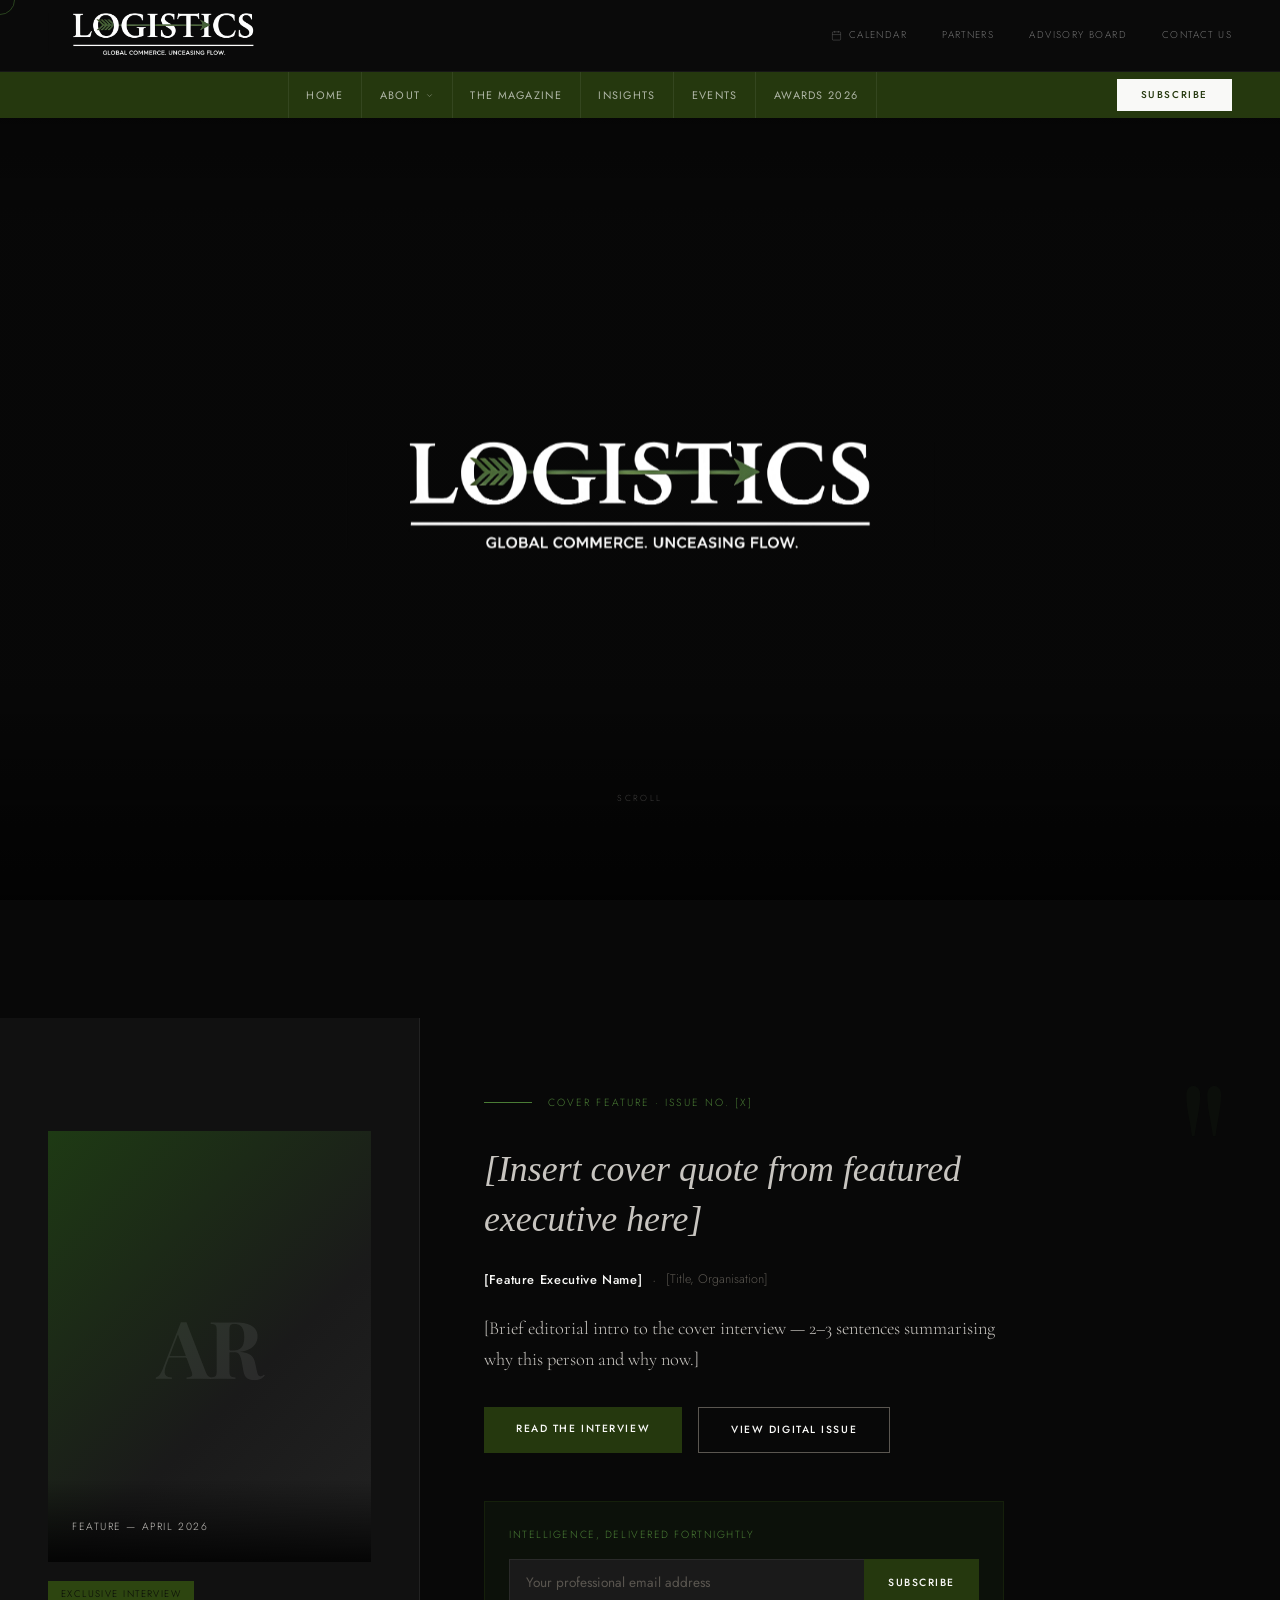
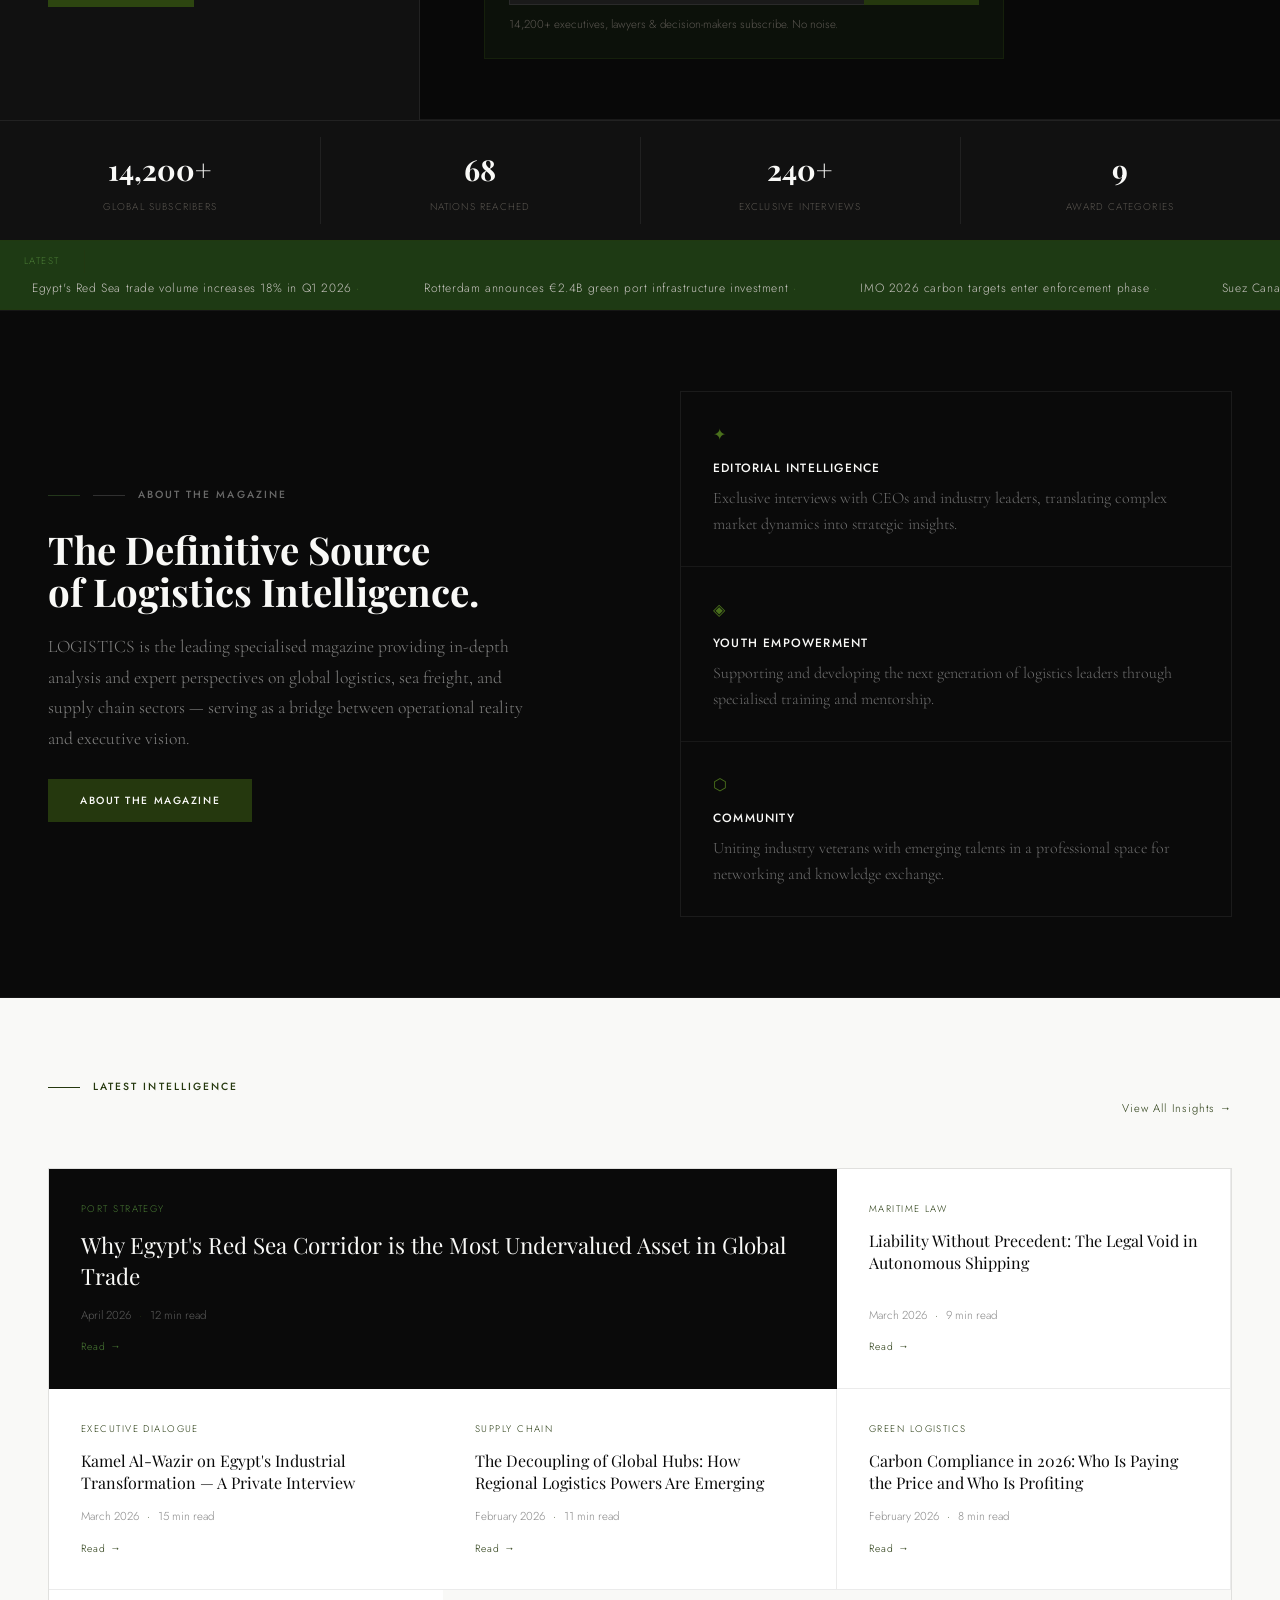
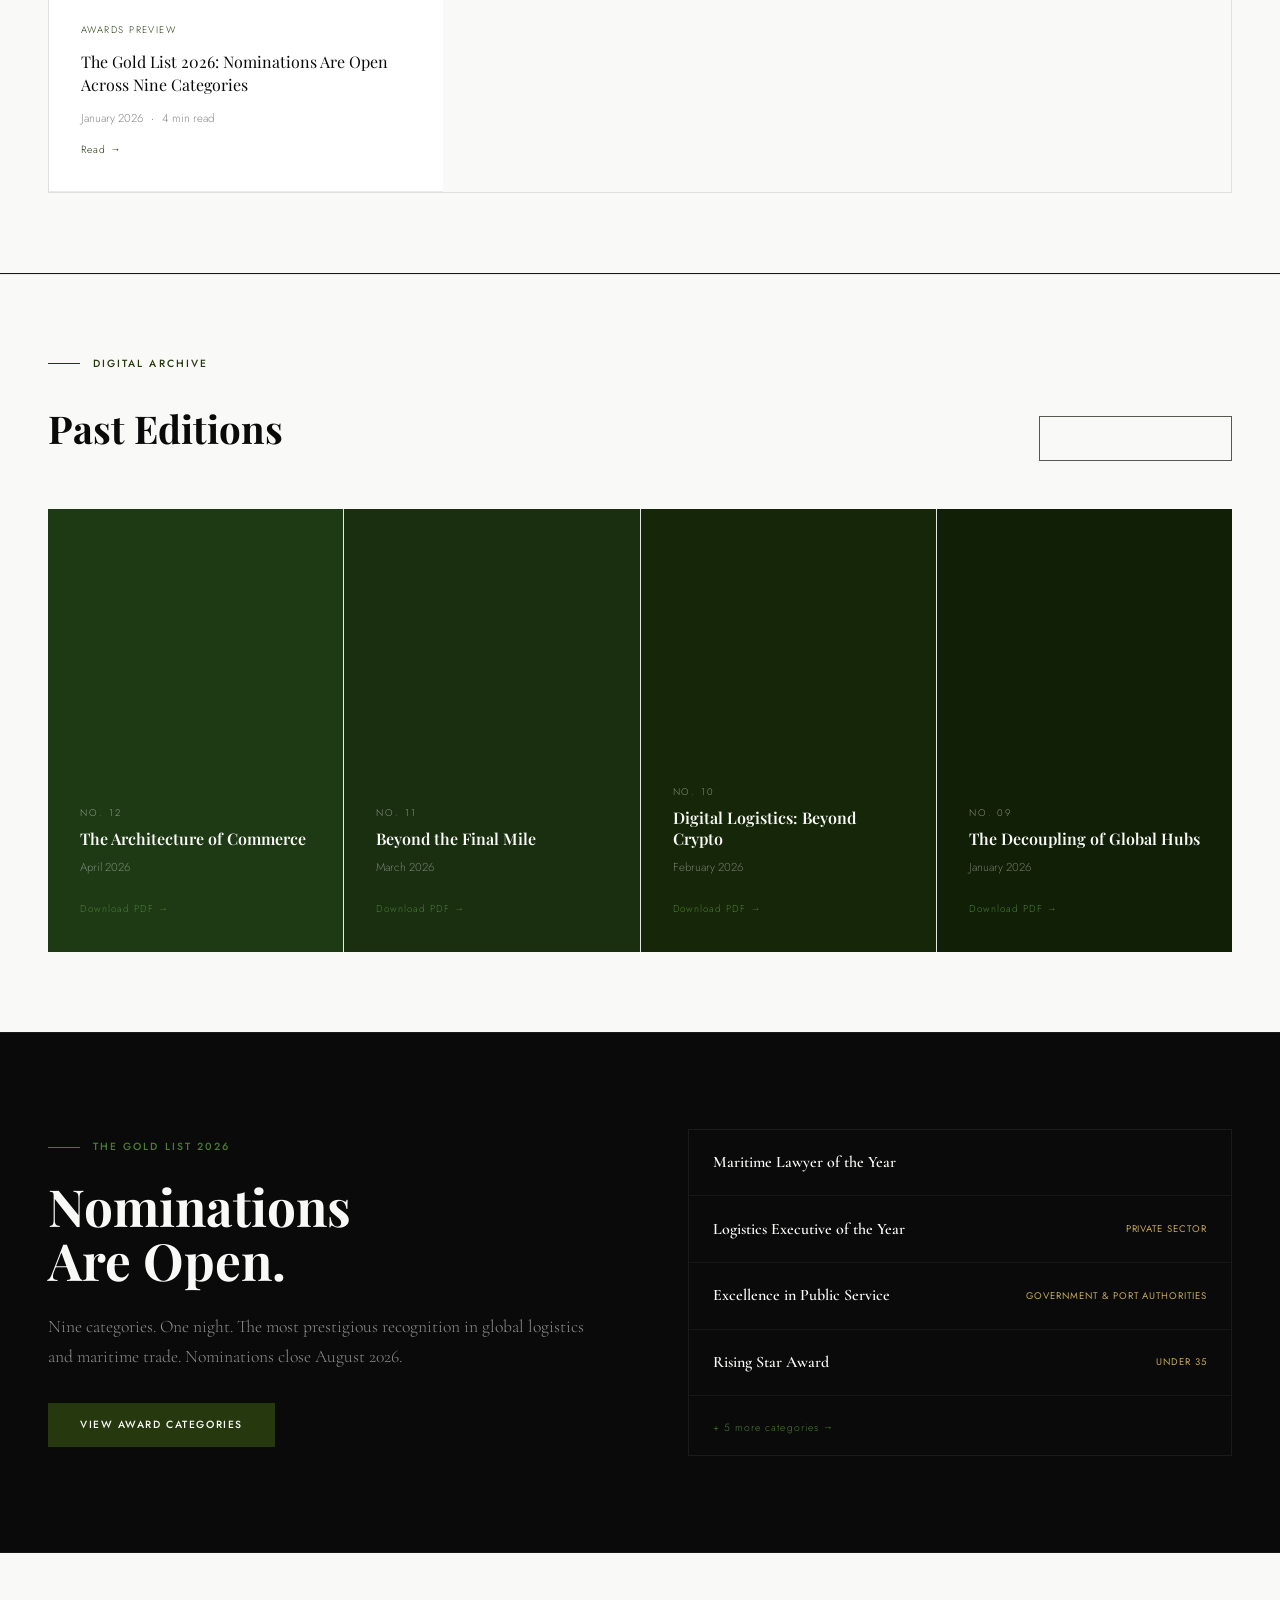
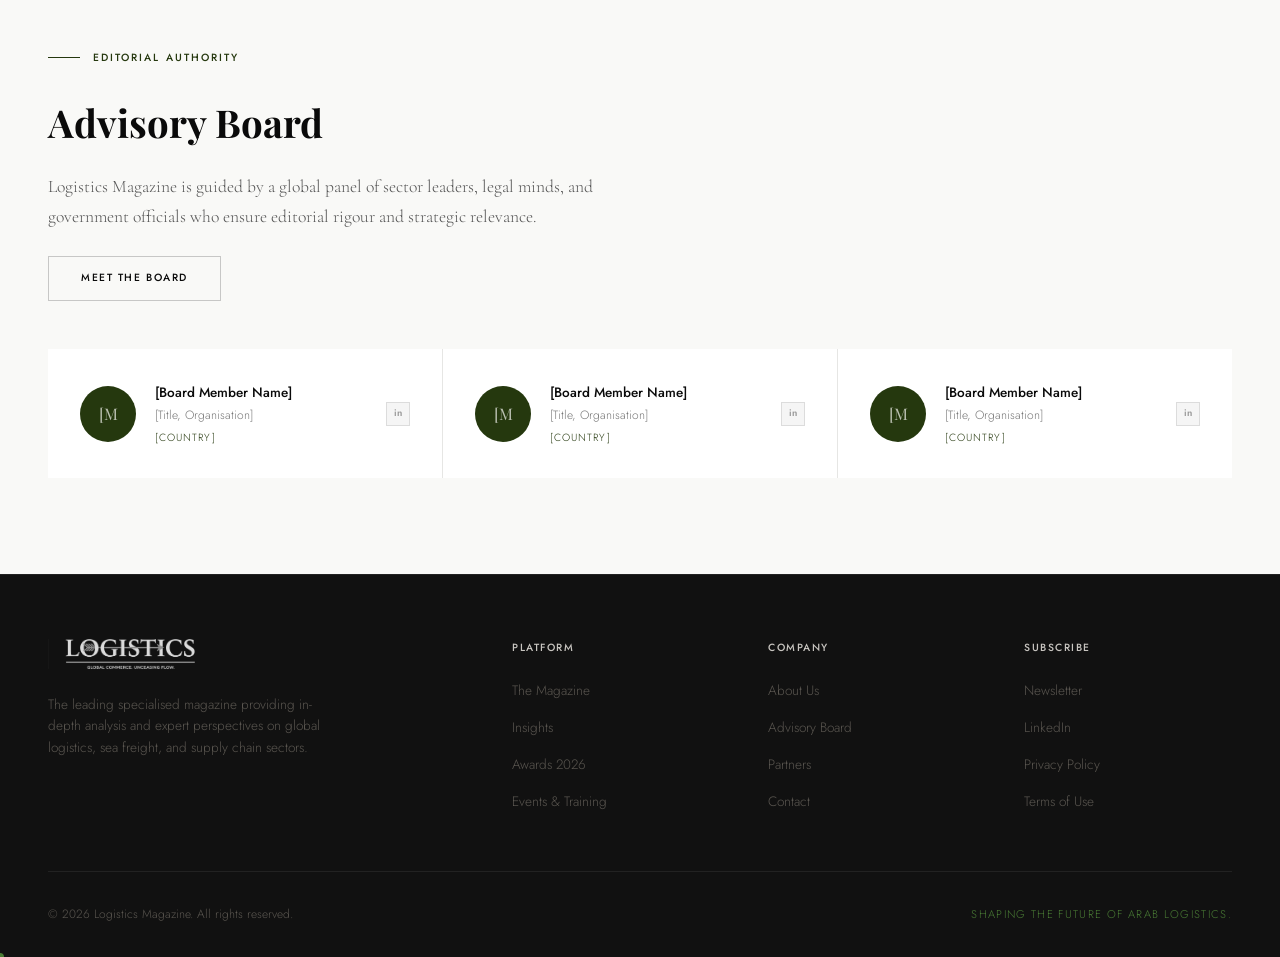
==== commit 890e7ae3: "Add files via upload" ====
--- a/index.html
+++ b/index.html
@@ -1,12 +1,286 @@
-<!doctype html>
-<html>
+<!DOCTYPE html>
+<html lang="en">
 <head>
-  <meta charset="utf-8">
+  <meta charset="UTF-8">
   <meta name="viewport" content="width=device-width, initial-scale=1.0">
-  <title>Logistics Magazine — Content Manager</title>
+  <title>Logistics Magazine — Global Commerce. Unceasing Flow.</title>
+  <meta name="description" content="The premier strategic platform for exclusive intelligence, executive interviews, and authoritative analysis in global logistics and maritime trade.">
+  <script src="https://identity.netlify.com/v1/netlify-identity-widget.js"></script>
+  <link rel="stylesheet" href="style.css">
+  <link rel="stylesheet" href="home.css">
   <script src="https://identity.netlify.com/v1/netlify-identity-widget.js"></script>
 </head>
 <body>
-  <script src="https://unpkg.com/netlify-cms@^2.0.0/dist/netlify-cms.js"></script>
+
+<div id="nav-placeholder"></div>
+
+<!-- VIDEO HERO -->
+<section class="video-hero">
+  <video class="video-bg" autoplay muted loop playsinline>
+    <source src="ship.mp4" type="video/mp4">
+  </video>
+  <div class="video-overlay"></div>
+  <div class="video-content">
+    <img src="logo-4k.png" alt="Logistics Magazine" class="video-logo">
+  </div>
+  <div class="video-scroll-cue">
+    <span>Scroll</span>
+    <div class="scroll-line"></div>
+  </div>
+</section>
+
+<!-- HERO -->
+<section class="hero">
+  <div class="hero-inner">
+    <!-- LEFT: Portrait -->
+    <div class="hero-portrait">
+      <div class="portrait-frame">
+        <div class="portrait-placeholder">
+          <div class="portrait-initials">AR</div>
+        </div>
+        <div class="portrait-label">
+          <span class="portrait-issue">Feature — April 2026</span>
+        </div>
+      </div>
+      <div class="portrait-meta">
+        <span class="meta-tag">Exclusive Interview</span>
+      </div>
+    </div>
+
+    <!-- RIGHT: Editorial -->
+    <div class="hero-editorial">
+      <div class="hero-kicker">
+        <span class="kicker-line"></span>
+        <span class="kicker-text">Cover Feature · Issue No. [X]</span>
+      </div>
+      <h1 class="hero-headline">
+        <em>[Insert cover quote from featured executive here]</em>
+      </h1>
+      <div class="hero-byline">
+        <span class="byline-name">[Feature Executive Name]</span>
+        <span class="byline-sep">·</span>
+        <span class="byline-title">[Title, Organisation]</span>
+      </div>
+      <p class="hero-excerpt">[Brief editorial intro to the cover interview — 2–3 sentences summarising why this person and why now.]</p>
+      <div class="hero-actions">
+        <a href="article.html" class="btn-primary">Read the Interview</a>
+        <a href="issues.html" class="btn-ghost">View Digital Issue</a>
+      </div>
+
+      <!-- NEWSLETTER BOX -->
+      <div class="hero-newsletter" id="subscribe">
+        <div class="newsletter-inner">
+          <p class="newsletter-label">Intelligence, delivered fortnightly</p>
+          <div class="newsletter-form">
+            <input type="email" placeholder="Your professional email address" class="newsletter-input">
+            <button class="newsletter-btn">Subscribe</button>
+          </div>
+          <p class="newsletter-sub">14,200+ executives, lawyers & decision-makers subscribe. No noise.</p>
+        </div>
+      </div>
+    </div>
+  </div>
+
+  <!-- STATS BAR -->
+  <div class="stats-bar">
+    <div class="stat-item">
+      <span class="stat-value">14,200+</span>
+      <span class="stat-label">Global Subscribers</span>
+    </div>
+    <div class="stat-divider"></div>
+    <div class="stat-item">
+      <span class="stat-value">68</span>
+      <span class="stat-label">Nations Reached</span>
+    </div>
+    <div class="stat-divider"></div>
+    <div class="stat-item">
+      <span class="stat-value">240+</span>
+      <span class="stat-label">Exclusive Interviews</span>
+    </div>
+    <div class="stat-divider"></div>
+    <div class="stat-item">
+      <span class="stat-value">9</span>
+      <span class="stat-label">Award Categories</span>
+    </div>
+  </div>
+</section>
+
+<!-- TICKER -->
+<div id="ticker-placeholder"></div>
+
+<!-- ABOUT STRIP -->
+<section class="about-strip">
+  <div class="about-strip-inner">
+    <div class="about-strip-left reveal">
+      <div class="section-label" style="color:#F9F9F7;opacity:0.4">
+        <span style="display:block;width:2rem;height:0.5px;background:rgba(249,249,247,0.4)"></span>
+        About the Magazine
+      </div>
+      <h2 class="about-strip-headline">The Definitive Source<br>of Logistics Intelligence.</h2>
+      <p class="about-strip-body">LOGISTICS is the leading specialised magazine providing in-depth analysis and expert perspectives on global logistics, sea freight, and supply chain sectors — serving as a bridge between operational reality and executive vision.</p>
+      <a href="about.html" class="btn-primary" style="margin-top:1.5rem;display:inline-block">About the Magazine</a>
+    </div>
+    <div class="about-strip-right">
+      <div class="about-strip-pillar reveal" style="transition-delay:0.1s">
+        <div class="pillar-icon">✦</div>
+        <h3>Editorial Intelligence</h3>
+        <p>Exclusive interviews with CEOs and industry leaders, translating complex market dynamics into strategic insights.</p>
+      </div>
+      <div class="about-strip-pillar reveal" style="transition-delay:0.2s">
+        <div class="pillar-icon">◈</div>
+        <h3>Youth Empowerment</h3>
+        <p>Supporting and developing the next generation of logistics leaders through specialised training and mentorship.</p>
+      </div>
+      <div class="about-strip-pillar reveal" style="transition-delay:0.3s">
+        <div class="pillar-icon">⬡</div>
+        <h3>Community</h3>
+        <p>Uniting industry veterans with emerging talents in a professional space for networking and knowledge exchange.</p>
+      </div>
+    </div>
+  </div>
+</section>
+
+<!-- LATEST INSIGHTS -->
+<section class="insights-section">
+  <div class="insights-header reveal">
+    <div class="section-label">Latest Intelligence</div>
+    <div class="insights-header-right">
+      <a href="article.html" class="insights-all-link">View All Insights →</a>
+    </div>
+  </div>
+
+  <div class="insights-grid" id="insights-grid"></div>
+</section>
+
+<div class="divider"></div>
+
+<!-- DIGITAL ISSUES PREVIEW -->
+<section class="issues-preview">
+  <div class="issues-preview-header reveal">
+    <div>
+      <div class="section-label">Digital Archive</div>
+      <h2 class="section-title">Past Editions</h2>
+    </div>
+    <a href="issues.html" class="btn-ghost">Browse All Issues</a>
+  </div>
+  <div class="issues-preview-grid" id="issues-grid"></div>
+</section>
+
+<div class="divider"></div>
+
+<!-- AWARDS TEASER -->
+<section class="awards-teaser">
+  <div class="awards-teaser-inner reveal">
+    <div class="awards-teaser-left">
+      <div class="section-label">The Gold List 2026</div>
+      <h2>Nominations<br>Are Open.</h2>
+      <p>Nine categories. One night. The most prestigious recognition in global logistics and maritime trade. Nominations close August 2026.</p>
+      <a href="awards.html" class="btn-primary" style="margin-top:2rem">View Award Categories</a>
+    </div>
+    <div class="awards-teaser-right">
+      <div class="awards-teaser-grid" id="awards-preview"></div>
+    </div>
+  </div>
+</section>
+
+<div class="divider"></div>
+
+<!-- ADVISORY TEASER -->
+<section class="advisory-teaser">
+  <div class="advisory-teaser-header reveal">
+    <div class="section-label">Editorial Authority</div>
+    <h2 class="section-title">Advisory Board</h2>
+    <p>Logistics Magazine is guided by a global panel of sector leaders, legal minds, and government officials who ensure editorial rigour and strategic relevance.</p>
+    <a href="advisory.html" class="btn-ghost" style="margin-top:1.5rem">Meet the Board</a>
+  </div>
+  <div class="advisory-preview-grid" id="advisory-preview"></div>
+</section>
+
+<div id="footer-placeholder"></div>
+
+<script src="main.js"></script>
+<script src="components.js"></script>
+<script>
+document.addEventListener('DOMContentLoaded', () => {
+  // INSIGHTS GRID
+  const insightsGrid = document.getElementById('insights-grid');
+  if (insightsGrid) {
+    CONFIG.latestInsights.forEach((item, i) => {
+      const isFeatured = i === 0;
+      const div = document.createElement('div');
+      div.className = `insight-card reveal ${isFeatured ? 'insight-featured' : ''}`;
+      div.style.transitionDelay = `${i * 0.08}s`;
+      div.innerHTML = `
+        <div class="insight-category">${item.category}</div>
+        <h3 class="insight-title">${item.title}</h3>
+        <div class="insight-meta">
+          <span>${item.date}</span>
+          <span class="meta-dot">·</span>
+          <span>${item.readTime} read</span>
+        </div>
+        <a href="article.html" class="insight-link">Read →</a>
+      `;
+      insightsGrid.appendChild(div);
+    });
+  }
+
+  // ISSUES PREVIEW
+  const issuesGrid = document.getElementById('issues-grid');
+  if (issuesGrid) {
+    CONFIG.digitalIssues.slice(0, 4).forEach((iss, i) => {
+      const div = document.createElement('div');
+      div.className = 'issue-preview-card reveal';
+      div.style.transitionDelay = `${i * 0.08}s`;
+      div.style.background = iss.color;
+      div.innerHTML = `
+        <div class="issue-card-inner">
+          <div class="issue-number">${iss.issue}</div>
+          <div class="issue-title">${iss.title}</div>
+          <div class="issue-date">${iss.date}</div>
+          <a href="issues.html" class="issue-download">Download PDF →</a>
+        </div>
+      `;
+      issuesGrid.appendChild(div);
+    });
+  }
+
+  // AWARDS PREVIEW
+  const awardsPreview = document.getElementById('awards-preview');
+  if (awardsPreview) {
+    CONFIG.awards.slice(0, 4).forEach(a => {
+      const div = document.createElement('div');
+      div.className = 'award-preview-item';
+      div.innerHTML = `
+        <div class="award-preview-title">${a.title}${a.subtitle ? `<span class="award-preview-sub">${a.subtitle}</span>` : ''}</div>
+      `;
+      awardsPreview.appendChild(div);
+    });
+    const more = document.createElement('div');
+    more.className = 'award-preview-more';
+    more.innerHTML = `<a href="awards.html">+ 5 more categories →</a>`;
+    awardsPreview.appendChild(more);
+  }
+
+  // ADVISORY PREVIEW
+  const advPreview = document.getElementById('advisory-preview');
+  if (advPreview) {
+    CONFIG.advisoryBoard.slice(0, 3).forEach((m, i) => {
+      const div = document.createElement('div');
+      div.className = 'advisory-preview-card reveal';
+      div.style.transitionDelay = `${i * 0.1}s`;
+      div.innerHTML = `
+        <div class="advisory-avatar">${m.name.split(' ').map(n => n[0]).join('').slice(0,2)}</div>
+        <div class="advisory-info">
+          <div class="advisory-name">${m.name}</div>
+          <div class="advisory-title-text">${m.title}</div>
+          <div class="advisory-country">${m.country}</div>
+        </div>
+        <a href="${m.linkedin}" class="advisory-li" target="_blank">in</a>
+      `;
+      advPreview.appendChild(div);
+    });
+  }
+});
+</script>
 </body>
 </html>
--- a/style.css
+++ b/style.css
@@ -0,0 +1,498 @@
+@import url('https://fonts.googleapis.com/css2?family=Playfair+Display:ital,wght@0,400;0,600;0,700;0,900;1,400;1,600&family=Cormorant+Garamond:ital,wght@0,300;0,400;0,500;0,600;1,300;1,400&family=Jost:wght@300;400;500;600&display=swap');
+
+:root {
+  --black: #080808;
+  --black-2: #111111;
+  --black-3: #1a1a1a;
+  --black-4: #222222;
+  --green-dark: #1e3a14;
+  --green-mid: #2d5a1e;
+  --green: #25380E;
+  --green-light: #2d4510;
+  --green-bright: #4a7c35;
+  --gold: #c4a95a;
+  --gold-light: #d4bc7a;
+  --white: #F9F9F7;
+  --white-dim: #c8c5c0;
+  --white-faint: #5a5650;
+  --border: rgba(255,255,255,0.07);
+  --border-green: rgba(37,56,14,0.4);
+  --nav-height: 118px; /* 72px black top bar + 46px green nav */
+}
+
+*, *::before, *::after { box-sizing: border-box; margin: 0; padding: 0; }
+
+html { scroll-behavior: smooth; }
+
+body {
+  background: var(--black);
+  color: var(--white);
+  font-family: 'Jost', sans-serif;
+  font-weight: 300;
+  font-size: 1rem;
+  line-height: 1.7;
+  overflow-x: hidden;
+  cursor: none;
+}
+
+/* CUSTOM CURSOR */
+.cursor {
+  position: fixed;
+  width: 8px;
+  height: 8px;
+  background: var(--green-bright);
+  border-radius: 50%;
+  pointer-events: none;
+  z-index: 9999;
+  transition: transform 0.15s ease, opacity 0.15s ease;
+  transform: translate(-50%, -50%);
+}
+.cursor-follower {
+  position: fixed;
+  width: 30px;
+  height: 30px;
+  border: 0.5px solid var(--green-bright);
+  border-radius: 50%;
+  pointer-events: none;
+  z-index: 9998;
+  transition: transform 0.4s ease, opacity 0.3s ease;
+  transform: translate(-50%, -50%);
+  opacity: 0.5;
+}
+
+/* SCROLLBAR */
+::-webkit-scrollbar { width: 3px; }
+::-webkit-scrollbar-track { background: var(--black); }
+::-webkit-scrollbar-thumb { background: var(--green); }
+
+/* ── LAYER 1: BLACK TOP BAR — Logo left, secondary links right ── */
+.top-bar {
+  position: fixed;
+  top: 0;
+  left: 0;
+  right: 0;
+  z-index: 101;
+  height: 72px;
+  background: #0A0A0A;
+  border-bottom: 0.5px solid rgba(255,255,255,0.05);
+  transition: transform 0.3s ease;
+}
+.top-bar.hidden { transform: translateY(-72px); }
+
+.top-bar-inner {
+  display: flex;
+  align-items: center;
+  justify-content: space-between;
+  height: 100%;
+  padding: 0 3rem;
+}
+
+.top-bar-logo img {
+  height: 42px;
+  width: auto;
+  max-width: 320px;
+  object-fit: contain;
+  object-position: left center;
+  margin-top: 6px;
+}
+
+.top-bar-links {
+  display: flex;
+  align-items: center;
+  gap: 2.2rem;
+}
+
+.top-bar-link {
+  font-family: 'Jost', sans-serif;
+  font-size: 0.62rem;
+  font-weight: 300;
+  letter-spacing: 0.14em;
+  text-transform: uppercase;
+  color: rgba(255,255,255,0.42);
+  text-decoration: none;
+  display: flex;
+  align-items: center;
+  gap: 0.4rem;
+  transition: color 0.2s;
+}
+.top-bar-link:hover { color: rgba(255,255,255,0.85); }
+.top-bar-link svg { opacity: 0.6; }
+
+/* ── LAYER 2: GREEN NAV BAR — Links centred, subscribe right ── */
+nav {
+  position: fixed;
+  top: 72px;
+  left: 0;
+  right: 0;
+  z-index: 100;
+  display: flex;
+  align-items: center;
+  justify-content: space-between;
+  padding: 0 3rem;
+  height: 46px;
+  background: #25380E;
+  transition: transform 0.3s ease;
+}
+nav.hidden { transform: translateY(calc(-46px - 72px)); }
+
+/* Hide old logo in nav — logo now lives in top bar only */
+.nav-logo { display: none; }
+
+.nav-links {
+  display: flex;
+  align-items: center;
+  gap: 0;
+  list-style: none;
+  flex: 1;
+  justify-content: center;
+}
+
+.nav-links > li { position: relative; }
+
+.nav-links a {
+  font-family: 'Jost', sans-serif;
+  font-size: 0.68rem;
+  font-weight: 400;
+  letter-spacing: 0.12em;
+  text-transform: uppercase;
+  color: rgba(249,249,247,0.65);
+  text-decoration: none;
+  padding: 0 1.1rem;
+  height: 46px;
+  display: flex;
+  align-items: center;
+  gap: 0.3rem;
+  transition: color 0.15s, background 0.15s;
+  white-space: nowrap;
+  border-right: 0.5px solid rgba(255,255,255,0.07);
+}
+.nav-links > li:first-child a { border-left: 0.5px solid rgba(255,255,255,0.07); }
+.nav-links a:hover,
+.nav-links a.active {
+  color: #F9F9F7;
+  background: rgba(255,255,255,0.07);
+}
+
+.dropdown-arrow {
+  transition: transform 0.2s;
+  opacity: 0.5;
+}
+.nav-dropdown:hover .dropdown-arrow { transform: rotate(180deg); opacity: 1; }
+
+/* DROPDOWN */
+.nav-dropdown-menu {
+  position: absolute;
+  top: 100%;
+  left: 0;
+  background: #1c2c0a;
+  min-width: 210px;
+  border: 0.5px solid rgba(255,255,255,0.07);
+  border-top: 2px solid rgba(255,255,255,0.12);
+  display: flex;
+  flex-direction: column;
+  opacity: 0;
+  pointer-events: none;
+  transform: translateY(-4px);
+  transition: opacity 0.18s ease, transform 0.18s ease;
+  z-index: 200;
+}
+.nav-dropdown:hover .nav-dropdown-menu {
+  opacity: 1;
+  pointer-events: all;
+  transform: translateY(0);
+}
+.nav-dropdown-menu a {
+  font-family: 'Jost', sans-serif;
+  font-size: 0.65rem;
+  letter-spacing: 0.1em;
+  text-transform: uppercase;
+  color: rgba(249,249,247,0.6);
+  padding: 0.8rem 1.3rem;
+  border-bottom: 0.5px solid rgba(255,255,255,0.05);
+  border-left: none;
+  border-right: none;
+  height: auto;
+  transition: background 0.15s, color 0.15s;
+}
+.nav-dropdown-menu a:last-child { border-bottom: none; }
+.nav-dropdown-menu a:hover {
+  background: rgba(255,255,255,0.05);
+  color: #F9F9F7;
+}
+
+/* SUBSCRIBE BUTTON */
+.nav-cta {
+  font-family: 'Jost', sans-serif;
+  font-size: 0.62rem;
+  font-weight: 500;
+  letter-spacing: 0.16em;
+  text-transform: uppercase;
+  color: #25380E;
+  background: #F9F9F7;
+  padding: 0.5rem 1.5rem;
+  text-decoration: none;
+  transition: background 0.2s, color 0.2s;
+  white-space: nowrap;
+  flex-shrink: 0;
+  border: none;
+}
+.nav-cta:hover { background: #fff; color: #1c2c0a; }
+
+/* HAMBURGER */
+.nav-hamburger {
+  display: none;
+  flex-direction: column;
+  gap: 5px;
+  cursor: pointer;
+  background: none;
+  border: none;
+  padding: 0;
+}
+.nav-hamburger span {
+  display: block;
+  width: 22px;
+  height: 0.5px;
+  background: #F9F9F7;
+}
+
+/* MOBILE NAV */
+.mobile-nav {
+  display: none;
+  position: fixed;
+  top: 118px;
+  left: 0;
+  right: 0;
+  bottom: 0;
+  background: #0A0A0A;
+  z-index: 99;
+  flex-direction: column;
+  padding: 2rem 2rem;
+  gap: 0;
+  overflow-y: auto;
+}
+.mobile-nav.open { display: flex; }
+.mobile-nav a {
+  font-family: 'Playfair Display', serif;
+  font-size: 1.7rem;
+  color: #F9F9F7;
+  text-decoration: none;
+  border-bottom: 0.5px solid rgba(255,255,255,0.07);
+  padding: 1.1rem 0;
+}
+
+/* RESPONSIVE */
+@media (max-width: 900px) {
+  .top-bar { height: 60px; padding: 0 1.5rem; }
+  .top-bar.hidden { transform: translateY(-60px); }
+  .top-bar-links { display: none; }
+  nav { top: 60px; padding: 0 1.5rem; }
+  nav.hidden { transform: translateY(calc(-46px - 60px)); }
+  .nav-links, .nav-cta { display: none; }
+  .nav-hamburger { display: flex; }
+  .mobile-nav { top: 106px; }
+}
+
+
+.section-label {
+  font-family: 'Jost', sans-serif;
+  font-size: 0.65rem;
+  font-weight: 500;
+  letter-spacing: 0.2em;
+  text-transform: uppercase;
+  color: var(--green-bright);
+  display: flex;
+  align-items: center;
+  gap: 0.8rem;
+  margin-bottom: 1.5rem;
+}
+.section-label::before {
+  content: '';
+  display: block;
+  width: 2rem;
+  height: 0.5px;
+  background: var(--green-bright);
+}
+
+/* PAGE HEADER */
+.page-header {
+  padding: 180px 3rem 80px;
+  border-bottom: 0.5px solid var(--border);
+}
+.page-header h1 {
+  font-family: 'Playfair Display', serif;
+  font-size: clamp(3rem, 6vw, 5rem);
+  font-weight: 700;
+  line-height: 1.05;
+  max-width: 700px;
+}
+.page-header p {
+  font-family: 'Cormorant Garamond', serif;
+  font-size: 1.2rem;
+  color: var(--white-dim);
+  max-width: 600px;
+  margin-top: 1.5rem;
+}
+
+/* BUTTONS */
+.btn-primary {
+  display: inline-block;
+  font-family: 'Jost', sans-serif;
+  font-size: 0.65rem;
+  font-weight: 500;
+  letter-spacing: 0.15em;
+  text-transform: uppercase;
+  color: var(--white);
+  background: #25380E;
+  padding: 0.8rem 2rem;
+  text-decoration: none;
+  transition: background 0.2s;
+  border: none;
+  cursor: none;
+}
+.btn-primary:hover { background: var(--green-bright); }
+
+.btn-ghost {
+  display: inline-block;
+  font-family: 'Jost', sans-serif;
+  font-size: 0.65rem;
+  font-weight: 500;
+  letter-spacing: 0.15em;
+  text-transform: uppercase;
+  color: var(--white);
+  background: transparent;
+  padding: 0.8rem 2rem;
+  text-decoration: none;
+  border: 0.5px solid var(--white-faint);
+  transition: border-color 0.2s, color 0.2s;
+  cursor: none;
+}
+.btn-ghost:hover { border-color: var(--white); }
+
+/* FOOTER */
+footer {
+  background: var(--black-2);
+  border-top: 0.5px solid var(--border);
+  padding: 4rem 3rem 2rem;
+}
+.footer-grid {
+  display: grid;
+  grid-template-columns: 2fr 1fr 1fr 1fr;
+  gap: 3rem;
+  margin-bottom: 3rem;
+}
+.footer-brand img {
+  height: 28px;
+  filter: brightness(0) invert(1);
+  opacity: 0.7;
+  margin-bottom: 1rem;
+}
+.footer-brand p {
+  font-size: 0.85rem;
+  color: var(--white-faint);
+  max-width: 280px;
+  line-height: 1.6;
+}
+.footer-col h4 {
+  font-family: 'Jost', sans-serif;
+  font-size: 0.65rem;
+  font-weight: 500;
+  letter-spacing: 0.15em;
+  text-transform: uppercase;
+  color: var(--white-dim);
+  margin-bottom: 1.2rem;
+}
+.footer-col ul { list-style: none; }
+.footer-col ul li { margin-bottom: 0.6rem; }
+.footer-col ul li a {
+  font-size: 0.85rem;
+  color: var(--white-faint);
+  text-decoration: none;
+  transition: color 0.2s;
+}
+.footer-col ul li a:hover { color: var(--white); }
+.footer-bottom {
+  display: flex;
+  justify-content: space-between;
+  align-items: center;
+  padding-top: 2rem;
+  border-top: 0.5px solid var(--border);
+}
+.footer-bottom p {
+  font-size: 0.75rem;
+  color: var(--white-faint);
+}
+
+/* SCROLL REVEAL */
+.reveal {
+  opacity: 1;
+  transform: translateY(0);
+  transition: opacity 0.7s ease, transform 0.7s ease;
+}
+.reveal.hidden {
+  opacity: 0;
+  transform: translateY(24px);
+}
+
+/* DIVIDER */
+.divider {
+  width: 100%;
+  height: 0.5px;
+  background: var(--border);
+  margin: 0;
+}
+
+/* TICKER */
+.ticker-wrap {
+  background: var(--green-dark);
+  border-top: 0.5px solid var(--border-green);
+  border-bottom: 0.5px solid var(--border-green);
+  overflow: hidden;
+  padding: 0.6rem 0;
+}
+.ticker-label {
+  font-family: 'Jost', sans-serif;
+  font-size: 0.6rem;
+  letter-spacing: 0.15em;
+  text-transform: uppercase;
+  color: var(--green-bright);
+  padding: 0 1.5rem;
+  float: left;
+  line-height: 1.4rem;
+  border-right: 0.5px solid var(--border-green);
+  margin-right: 1rem;
+}
+.ticker {
+  display: inline-flex;
+  white-space: nowrap;
+  animation: ticker 40s linear infinite;
+}
+.ticker span {
+  font-size: 0.75rem;
+  color: var(--white-dim);
+  padding: 0 2rem;
+  letter-spacing: 0.05em;
+}
+.ticker span::after {
+  content: ' · ';
+  color: var(--green-bright);
+}
+@keyframes ticker {
+  0% { transform: translateX(0); }
+  100% { transform: translateX(-50%); }
+}
+
+/* RESPONSIVE */
+@media (max-width: 900px) {
+  nav { padding: 0 1.5rem; }
+  .top-bar { display: none; }
+  nav { top: 0; }
+  .nav-links, .nav-cta { display: none; }
+  .nav-hamburger { display: flex; }
+  .footer-grid { grid-template-columns: 1fr 1fr; }
+  .page-header { padding: 100px 1.5rem 60px; }
+  .mobile-nav { top: 64px; }
+}
+@media (max-width: 600px) {
+  .footer-grid { grid-template-columns: 1fr; }
+  footer { padding: 3rem 1.5rem 2rem; }
+}
--- a/home.css
+++ b/home.css
@@ -0,0 +1,860 @@
+/* ── VIDEO HERO ───────────────────────────────────────────────────────────── */
+.video-hero {
+  position: relative;
+  width: 100%;
+  height: 100vh;
+  overflow: hidden;
+  display: flex;
+  align-items: center;
+  justify-content: center;
+}
+
+.video-bg {
+  position: absolute;
+  inset: 0;
+  width: 100%;
+  height: 100%;
+  object-fit: cover;
+  object-position: center;
+}
+
+/* Edges dark, centre clear so logo blends against the video directly */
+.video-overlay {
+  position: absolute;
+  inset: 0;
+  background: linear-gradient(
+    to bottom,
+    rgba(0,0,0,0.6) 0%,
+    rgba(0,0,0,0.08) 25%,
+    rgba(0,0,0,0.08) 75%,
+    rgba(0,0,0,0.7) 100%
+  );
+  z-index: 1;
+}
+
+.video-content {
+  position: absolute;
+  top: 55%;
+  left: 50%;
+  transform: translate(-50%, -50%);
+  z-index: 2;
+  display: flex;
+  flex-direction: column;
+  align-items: center;
+  justify-content: center;
+  gap: 0.8rem;
+  text-align: center;
+  isolation: isolate;
+  width: 100%;
+}
+
+/* mix-blend-mode: screen burns out the black bg on the logo image */
+.video-logo {
+  width: clamp(320px, 46vw, 680px);
+  object-fit: contain;
+  mix-blend-mode: screen;
+  filter: brightness(1.1) contrast(1.05);
+  animation: logoFadeIn 1.8s cubic-bezier(0.16,1,0.3,1) forwards;
+  opacity: 0;
+  display: block;
+  margin: 0 auto;
+}
+
+@keyframes logoFadeIn {
+  0%   { opacity: 0; transform: scale(0.96) translateY(8px); }
+  100% { opacity: 1; transform: scale(1) translateY(0); }
+}
+
+.video-tagline {
+  font-family: 'Jost', sans-serif;
+  font-size: 0.72rem;
+  font-weight: 300;
+  letter-spacing: 0.5em;
+  text-transform: uppercase;
+  color: rgba(249,249,247,0.45);
+  margin-top: 0.5rem;
+  animation: logoFadeIn 2.6s cubic-bezier(0.16,1,0.3,1) forwards;
+  opacity: 0;
+}
+
+.video-scroll-cue {
+  position: absolute;
+  bottom: 2.5rem;
+  left: 50%;
+  transform: translateX(-50%);
+  z-index: 2;
+  display: flex;
+  flex-direction: column;
+  align-items: center;
+  gap: 0.6rem;
+}
+
+.video-scroll-cue span {
+  font-family: 'Jost', sans-serif;
+  font-size: 0.55rem;
+  letter-spacing: 0.28em;
+  text-transform: uppercase;
+  color: rgba(240, 237, 232, 0.25);
+}
+
+.scroll-line {
+  width: 0.5px;
+  height: 44px;
+  background: linear-gradient(to bottom, rgba(240,237,232,0.3), transparent);
+  animation: scrollPulse 2s ease-in-out infinite;
+}
+
+@keyframes scrollPulse {
+  0%, 100% { opacity: 0.25; transform: scaleY(1); }
+  50% { opacity: 0.65; transform: scaleY(1.08); }
+}
+
+
+@keyframes scrollPulse {
+  0%, 100% { opacity: 0.3; transform: scaleY(1); }
+  50% { opacity: 0.8; transform: scaleY(1.1); }
+}
+
+/* ── HERO ─────────────────────────────────────────────────────────────────── */
+.hero {
+  min-height: 100vh;
+  display: flex;
+  flex-direction: column;
+  padding-top: 118px;
+}
+
+.hero-inner {
+  flex: 1;
+  display: grid;
+  grid-template-columns: 420px 1fr;
+  min-height: calc(100vh - 118px - 80px);
+}
+
+/* Portrait Side */
+.hero-portrait {
+  background: var(--black-2);
+  border-right: 0.5px solid var(--border);
+  display: flex;
+  flex-direction: column;
+  justify-content: center;
+  padding: 3rem;
+  position: relative;
+}
+
+.portrait-frame {
+  position: relative;
+  width: 100%;
+  aspect-ratio: 3/4;
+  background: var(--black-3);
+  overflow: hidden;
+}
+
+.portrait-placeholder {
+  width: 100%;
+  height: 100%;
+  background: linear-gradient(135deg, var(--green-dark) 0%, var(--black-3) 60%, var(--black-4) 100%);
+  display: flex;
+  align-items: center;
+  justify-content: center;
+}
+
+.portrait-initials {
+  font-family: 'Playfair Display', serif;
+  font-size: 5rem;
+  color: rgba(255,255,255,0.08);
+  font-weight: 700;
+}
+
+.portrait-label {
+  position: absolute;
+  bottom: 0;
+  left: 0;
+  right: 0;
+  background: linear-gradient(transparent, rgba(0,0,0,0.85));
+  padding: 2rem 1.5rem 1.5rem;
+}
+
+.portrait-issue {
+  font-family: 'Jost', sans-serif;
+  font-size: 0.65rem;
+  letter-spacing: 0.15em;
+  text-transform: uppercase;
+  color: var(--white-dim);
+}
+
+.portrait-meta {
+  margin-top: 1rem;
+}
+
+.meta-tag {
+  display: inline-block;
+  font-family: 'Jost', sans-serif;
+  font-size: 0.6rem;
+  letter-spacing: 0.15em;
+  text-transform: uppercase;
+  color: var(--black);
+  background: var(--green-light);
+  padding: 0.3rem 0.8rem;
+}
+
+/* Editorial Side */
+.hero-editorial {
+  padding: 4rem 4rem 3rem;
+  display: flex;
+  flex-direction: column;
+  justify-content: center;
+  border-bottom: 0.5px solid var(--border);
+  position: relative;
+}
+
+.hero-editorial::before {
+  content: '"';
+  position: absolute;
+  top: 2rem;
+  right: 3rem;
+  font-family: 'Playfair Display', serif;
+  font-size: 12rem;
+  color: rgba(74,124,53,0.06);
+  line-height: 1;
+  pointer-events: none;
+}
+
+.hero-kicker {
+  display: flex;
+  align-items: center;
+  gap: 1rem;
+  margin-bottom: 2rem;
+}
+
+.kicker-line {
+  display: block;
+  width: 3rem;
+  height: 0.5px;
+  background: var(--green-bright);
+}
+
+.kicker-text {
+  font-family: 'Jost', sans-serif;
+  font-size: 0.65rem;
+  letter-spacing: 0.2em;
+  text-transform: uppercase;
+  color: var(--green-bright);
+}
+
+.hero-headline {
+  font-family: 'Playfair Display', serif;
+  font-size: clamp(1.6rem, 2.8vw, 2.4rem);
+  font-weight: 400;
+  line-height: 1.3;
+  margin-bottom: 1.5rem;
+  max-width: 580px;
+}
+
+.hero-headline em {
+  font-style: italic;
+  color: var(--white-dim);
+}
+
+.hero-byline {
+  display: flex;
+  align-items: center;
+  gap: 0.6rem;
+  margin-bottom: 1.2rem;
+}
+
+.byline-name {
+  font-family: 'Jost', sans-serif;
+  font-size: 0.8rem;
+  font-weight: 500;
+  letter-spacing: 0.05em;
+  color: var(--white);
+}
+
+.byline-sep {
+  color: var(--white-faint);
+}
+
+.byline-title {
+  font-family: 'Jost', sans-serif;
+  font-size: 0.78rem;
+  color: var(--white-faint);
+}
+
+.hero-excerpt {
+  font-family: 'Cormorant Garamond', serif;
+  font-size: 1.15rem;
+  color: var(--white-dim);
+  max-width: 540px;
+  line-height: 1.7;
+  margin-bottom: 2rem;
+}
+
+.hero-actions {
+  display: flex;
+  gap: 1rem;
+  margin-bottom: 3rem;
+}
+
+/* Newsletter */
+.hero-newsletter {
+  border: 0.5px solid var(--border-green);
+  background: rgba(30,58,20,0.2);
+  padding: 1.5rem;
+  max-width: 520px;
+}
+
+.newsletter-label {
+  font-family: 'Jost', sans-serif;
+  font-size: 0.65rem;
+  letter-spacing: 0.15em;
+  text-transform: uppercase;
+  color: var(--green-bright);
+  margin-bottom: 1rem;
+}
+
+.newsletter-form {
+  display: flex;
+  gap: 0;
+}
+
+.newsletter-input {
+  flex: 1;
+  background: var(--black-3);
+  border: 0.5px solid var(--border);
+  border-right: none;
+  color: var(--white);
+  font-family: 'Jost', sans-serif;
+  font-size: 0.85rem;
+  padding: 0.75rem 1rem;
+  outline: none;
+}
+
+.newsletter-input::placeholder { color: var(--white-faint); }
+.newsletter-input:focus { border-color: var(--green); }
+
+.newsletter-btn {
+  background: #25380E;
+  color: #F9F9F7;
+  border: none;
+  font-family: 'Jost', sans-serif;
+  font-size: 0.65rem;
+  font-weight: 500;
+  letter-spacing: 0.15em;
+  text-transform: uppercase;
+  padding: 0.75rem 1.5rem;
+  cursor: none;
+  transition: background 0.2s;
+}
+.newsletter-btn:hover { background: #3a5518; }
+
+.newsletter-sub {
+  font-size: 0.72rem;
+  color: var(--white-faint);
+  margin-top: 0.6rem;
+}
+
+/* STATS BAR */
+.stats-bar {
+  display: flex;
+  border-top: 0.5px solid var(--border);
+  background: var(--black-2);
+}
+
+.stat-item {
+  flex: 1;
+  display: flex;
+  flex-direction: column;
+  align-items: center;
+  padding: 1.5rem;
+  gap: 0.3rem;
+}
+
+.stat-value {
+  font-family: 'Playfair Display', serif;
+  font-size: 1.8rem;
+  font-weight: 700;
+  color: var(--white);
+}
+
+.stat-label {
+  font-family: 'Jost', sans-serif;
+  font-size: 0.62rem;
+  letter-spacing: 0.12em;
+  text-transform: uppercase;
+  color: var(--white-faint);
+}
+
+.stat-divider {
+  width: 0.5px;
+  background: var(--border);
+  margin: 1rem 0;
+}
+
+/* ── ABOUT STRIP ──────────────────────────────────────────────────────────── */
+.about-strip {
+  background: #0A0A0A;
+  padding: 5rem 3rem;
+  border-top: 0.5px solid rgba(255,255,255,0.05);
+  border-bottom: 0.5px solid rgba(255,255,255,0.05);
+}
+
+.about-strip-inner {
+  display: grid;
+  grid-template-columns: 1fr 1fr;
+  gap: 5rem;
+  align-items: center;
+}
+
+.about-strip-headline {
+  font-family: 'Playfair Display', serif;
+  font-size: clamp(1.8rem, 3vw, 2.8rem);
+  font-weight: 700;
+  line-height: 1.1;
+  color: #F9F9F7;
+  margin-bottom: 1.2rem;
+}
+
+.about-strip-body {
+  font-family: 'Cormorant Garamond', serif;
+  font-size: 1.1rem;
+  color: rgba(249,249,247,0.5);
+  line-height: 1.75;
+  max-width: 480px;
+}
+
+.about-strip-right {
+  display: flex;
+  flex-direction: column;
+  gap: 0;
+  border: 0.5px solid rgba(255,255,255,0.07);
+}
+
+.about-strip-pillar {
+  padding: 1.8rem 2rem;
+  border-bottom: 0.5px solid rgba(255,255,255,0.06);
+  transition: background 0.2s;
+}
+.about-strip-pillar:last-child { border-bottom: none; }
+.about-strip-pillar:hover { background: rgba(255,255,255,0.02); }
+
+.pillar-icon {
+  font-size: 1rem;
+  color: #25380E;
+  margin-bottom: 0.6rem;
+  filter: brightness(2);
+}
+
+.about-strip-pillar h3 {
+  font-family: 'Jost', sans-serif;
+  font-size: 0.75rem;
+  font-weight: 500;
+  letter-spacing: 0.1em;
+  text-transform: uppercase;
+  color: #F9F9F7;
+  margin-bottom: 0.5rem;
+}
+
+.about-strip-pillar p {
+  font-family: 'Cormorant Garamond', serif;
+  font-size: 1rem;
+  color: rgba(249,249,247,0.42);
+  line-height: 1.6;
+}
+
+/* ── INSIGHTS SECTION ─────────────────────────────────────────────────────── */
+.insights-section {
+  padding: 5rem 3rem;
+  background: #F9F9F7;
+}
+
+.insights-header {
+  display: flex;
+  justify-content: space-between;
+  align-items: flex-end;
+  margin-bottom: 3rem;
+}
+
+.insights-header .section-label {
+  color: #25380E;
+}
+.insights-header .section-label::before {
+  background: #25380E;
+}
+
+.insights-all-link {
+  font-family: 'Jost', sans-serif;
+  font-size: 0.7rem;
+  letter-spacing: 0.1em;
+  color: #25380E;
+  text-decoration: none;
+  transition: color 0.2s;
+}
+.insights-all-link:hover { color: #0A0A0A; }
+
+.insights-grid {
+  display: grid;
+  grid-template-columns: repeat(3, 1fr);
+  gap: 0;
+  border: 0.5px solid rgba(0,0,0,0.1);
+}
+
+.insight-card {
+  padding: 2rem;
+  border-right: 0.5px solid rgba(0,0,0,0.08);
+  border-bottom: 0.5px solid rgba(0,0,0,0.08);
+  background: #fff;
+  transition: background 0.2s, box-shadow 0.2s;
+  display: flex;
+  flex-direction: column;
+  gap: 0.8rem;
+}
+.insight-card:hover {
+  background: #F0F0EC;
+  box-shadow: 0 2px 20px rgba(0,0,0,0.04);
+}
+.insight-card:nth-child(3n) { border-right: none; }
+
+.insight-featured {
+  grid-column: span 2;
+  background: #0A0A0A;
+}
+.insight-featured:hover { background: #111; box-shadow: none; }
+.insight-featured .insight-title { font-size: 1.4rem; color: #F9F9F7; }
+.insight-featured .insight-meta { color: rgba(249,249,247,0.35); }
+.insight-featured .insight-category { color: var(--green-bright); }
+.insight-featured .insight-link { color: var(--green-bright); }
+.insight-featured .insight-link:hover { color: #F9F9F7; }
+
+.insight-category {
+  font-family: 'Jost', sans-serif;
+  font-size: 0.6rem;
+  letter-spacing: 0.15em;
+  text-transform: uppercase;
+  color: #25380E;
+}
+
+.insight-title {
+  font-family: 'Playfair Display', serif;
+  font-size: 1rem;
+  font-weight: 400;
+  line-height: 1.4;
+  color: #0A0A0A;
+  flex: 1;
+}
+
+.insight-meta {
+  font-size: 0.72rem;
+  color: #888;
+  display: flex;
+  gap: 0.5rem;
+  align-items: center;
+}
+
+.meta-dot { color: #25380E; }
+
+.insight-link {
+  font-family: 'Jost', sans-serif;
+  font-size: 0.65rem;
+  letter-spacing: 0.1em;
+  color: #25380E;
+  text-decoration: none;
+  transition: color 0.2s;
+}
+.insight-link:hover { color: #0A0A0A; }
+
+/* ── ISSUES PREVIEW ───────────────────────────────────────────────────────── */
+.issues-preview {
+  padding: 5rem 3rem;
+  background: #F9F9F7;
+  border-top: 0.5px solid rgba(0,0,0,0.06);
+}
+
+.issues-preview-header {
+  display: flex;
+  justify-content: space-between;
+  align-items: flex-end;
+  margin-bottom: 3rem;
+}
+
+.section-title {
+  font-family: 'Playfair Display', serif;
+  font-size: clamp(1.8rem, 3vw, 2.5rem);
+  font-weight: 700;
+  color: #0A0A0A;
+}
+
+.issues-preview .section-label {
+  color: #25380E;
+}
+.issues-preview .section-label::before {
+  background: #25380E;
+}
+
+.issues-preview-grid {
+  display: grid;
+  grid-template-columns: repeat(4, 1fr);
+  gap: 1px;
+  background: rgba(0,0,0,0.08);
+}
+
+.issue-preview-card {
+  aspect-ratio: 2/3;
+  padding: 2rem;
+  display: flex;
+  flex-direction: column;
+  justify-content: flex-end;
+  position: relative;
+  overflow: hidden;
+  cursor: none;
+  transition: filter 0.3s;
+}
+.issue-preview-card:hover { filter: brightness(1.15); }
+
+.issue-card-inner { position: relative; z-index: 1; }
+
+.issue-number {
+  font-family: 'Jost', sans-serif;
+  font-size: 0.6rem;
+  letter-spacing: 0.2em;
+  text-transform: uppercase;
+  color: rgba(255,255,255,0.5);
+  margin-bottom: 0.5rem;
+}
+
+.issue-title {
+  font-family: 'Playfair Display', serif;
+  font-size: 1rem;
+  font-weight: 600;
+  color: var(--white);
+  margin-bottom: 0.5rem;
+  line-height: 1.3;
+}
+
+.issue-date {
+  font-size: 0.72rem;
+  color: rgba(255,255,255,0.4);
+  margin-bottom: 1rem;
+}
+
+.issue-download {
+  font-family: 'Jost', sans-serif;
+  font-size: 0.62rem;
+  letter-spacing: 0.1em;
+  color: var(--green-bright);
+  text-decoration: none;
+  transition: color 0.2s;
+}
+.issue-download:hover { color: var(--white); }
+
+/* ── AWARDS TEASER ────────────────────────────────────────────────────────── */
+.awards-teaser {
+  padding: 6rem 3rem;
+  background: #0A0A0A;
+}
+
+.awards-teaser-inner {
+  display: grid;
+  grid-template-columns: 1fr 1fr;
+  gap: 6rem;
+  align-items: center;
+}
+
+.awards-teaser-left h2 {
+  font-family: 'Playfair Display', serif;
+  font-size: clamp(2.5rem, 4vw, 4rem);
+  font-weight: 700;
+  line-height: 1.05;
+  margin-bottom: 1.5rem;
+  color: #F9F9F7;
+}
+
+.awards-teaser-left p {
+  font-family: 'Cormorant Garamond', serif;
+  font-size: 1.1rem;
+  color: rgba(249,249,247,0.55);
+  line-height: 1.7;
+}
+
+.awards-teaser-grid {
+  display: flex;
+  flex-direction: column;
+  gap: 0;
+  border: 0.5px solid rgba(255,255,255,0.07);
+}
+
+.award-preview-item {
+  padding: 1.2rem 1.5rem;
+  border-bottom: 0.5px solid rgba(255,255,255,0.05);
+  transition: background 0.2s;
+}
+.award-preview-item:hover { background: rgba(255,255,255,0.03); }
+
+.award-preview-title {
+  font-family: 'Cormorant Garamond', serif;
+  font-size: 1rem;
+  font-weight: 600;
+  color: #F9F9F7;
+  display: flex;
+  align-items: center;
+  justify-content: space-between;
+}
+
+.award-preview-sub {
+  font-family: 'Jost', sans-serif;
+  font-size: 0.6rem;
+  letter-spacing: 0.1em;
+  text-transform: uppercase;
+  color: var(--gold);
+  font-weight: 400;
+}
+
+.award-preview-more { padding: 1rem 1.5rem; }
+.award-preview-more a {
+  font-family: 'Jost', sans-serif;
+  font-size: 0.65rem;
+  letter-spacing: 0.1em;
+  color: var(--green-bright);
+  text-decoration: none;
+}
+
+/* ── ADVISORY TEASER ──────────────────────────────────────────────────────── */
+.advisory-teaser {
+  padding: 6rem 3rem;
+  background: #F9F9F7;
+}
+
+.advisory-teaser-header {
+  max-width: 600px;
+  margin-bottom: 3rem;
+}
+
+.advisory-teaser-header .section-label {
+  color: #25380E;
+}
+.advisory-teaser-header .section-label::before { background: #25380E; }
+
+.advisory-teaser-header .section-title { color: #0A0A0A; }
+
+.advisory-teaser-header p {
+  font-family: 'Cormorant Garamond', serif;
+  font-size: 1.1rem;
+  color: #555;
+  margin-top: 1rem;
+  line-height: 1.7;
+}
+
+.advisory-teaser .btn-ghost {
+  border-color: rgba(0,0,0,0.2);
+  color: #0A0A0A;
+}
+.advisory-teaser .btn-ghost:hover { border-color: #0A0A0A; }
+
+.advisory-preview-grid {
+  display: grid;
+  grid-template-columns: repeat(3, 1fr);
+  gap: 1px;
+  background: rgba(0,0,0,0.08);
+}
+
+.advisory-preview-card {
+  background: #fff;
+  padding: 2rem;
+  display: flex;
+  align-items: center;
+  gap: 1.2rem;
+  transition: background 0.2s;
+}
+.advisory-preview-card:hover { background: #F0F0EC; }
+
+.advisory-avatar {
+  width: 56px;
+  height: 56px;
+  border-radius: 50%;
+  background: #25380E;
+  border: none;
+  display: flex;
+  align-items: center;
+  justify-content: center;
+  font-family: 'Playfair Display', serif;
+  font-size: 1rem;
+  color: rgba(249,249,247,0.7);
+  flex-shrink: 0;
+}
+
+.advisory-info { flex: 1; }
+
+.advisory-name {
+  font-family: 'Jost', sans-serif;
+  font-size: 0.85rem;
+  font-weight: 500;
+  color: #0A0A0A;
+  margin-bottom: 0.2rem;
+}
+
+.advisory-title-text {
+  font-size: 0.75rem;
+  color: #777;
+  line-height: 1.4;
+  margin-bottom: 0.3rem;
+}
+
+.advisory-country {
+  font-family: 'Jost', sans-serif;
+  font-size: 0.65rem;
+  letter-spacing: 0.1em;
+  text-transform: uppercase;
+  color: #25380E;
+}
+
+.advisory-li {
+  font-family: 'Jost', sans-serif;
+  font-size: 0.6rem;
+  font-weight: 600;
+  color: #999;
+  background: #f5f5f5;
+  border: 0.5px solid rgba(0,0,0,0.1);
+  width: 24px;
+  height: 24px;
+  display: flex;
+  align-items: center;
+  justify-content: center;
+  text-decoration: none;
+  flex-shrink: 0;
+  transition: background 0.2s, color 0.2s;
+}
+.advisory-li:hover { background: #0a66c2; color: #fff; border-color: #0a66c2; }
+
+/* RESPONSIVE */
+@media (max-width: 1100px) {
+  .hero-inner { grid-template-columns: 320px 1fr; }
+  .insights-grid { grid-template-columns: repeat(2, 1fr); }
+  .insight-featured { grid-column: span 2; }
+  .issues-preview-grid { grid-template-columns: repeat(2, 1fr); }
+  .advisory-preview-grid { grid-template-columns: 1fr; }
+}
+
+@media (max-width: 900px) {
+  .hero-inner { grid-template-columns: 1fr; }
+  .hero-portrait { display: none; }
+  .hero-editorial { padding: 4rem 1.5rem 3rem; }
+  .about-strip { padding: 3rem 1.5rem; }
+  .about-strip-inner { grid-template-columns: 1fr; gap: 2.5rem; }
+  .insights-section { padding: 3rem 1.5rem; }
+  .insights-grid { grid-template-columns: 1fr; }
+  .insight-featured { grid-column: span 1; }
+  .issues-preview { padding: 3rem 1.5rem; }
+  .issues-preview-grid { grid-template-columns: repeat(2, 1fr); }
+  .awards-teaser { padding: 4rem 1.5rem; }
+  .awards-teaser-inner { grid-template-columns: 1fr; gap: 3rem; }
+  .advisory-teaser { padding: 4rem 1.5rem; }
+  .stats-bar { display: grid; grid-template-columns: 1fr 1fr; }
+  .stat-divider { display: none; }
+}
+
+@media (max-width: 600px) {
+  .issues-preview-grid { grid-template-columns: 1fr; }
+  .hero-actions { flex-direction: column; }
+  .newsletter-form { flex-direction: column; }
+  .newsletter-input { border-right: 0.5px solid var(--border); }
+}
+
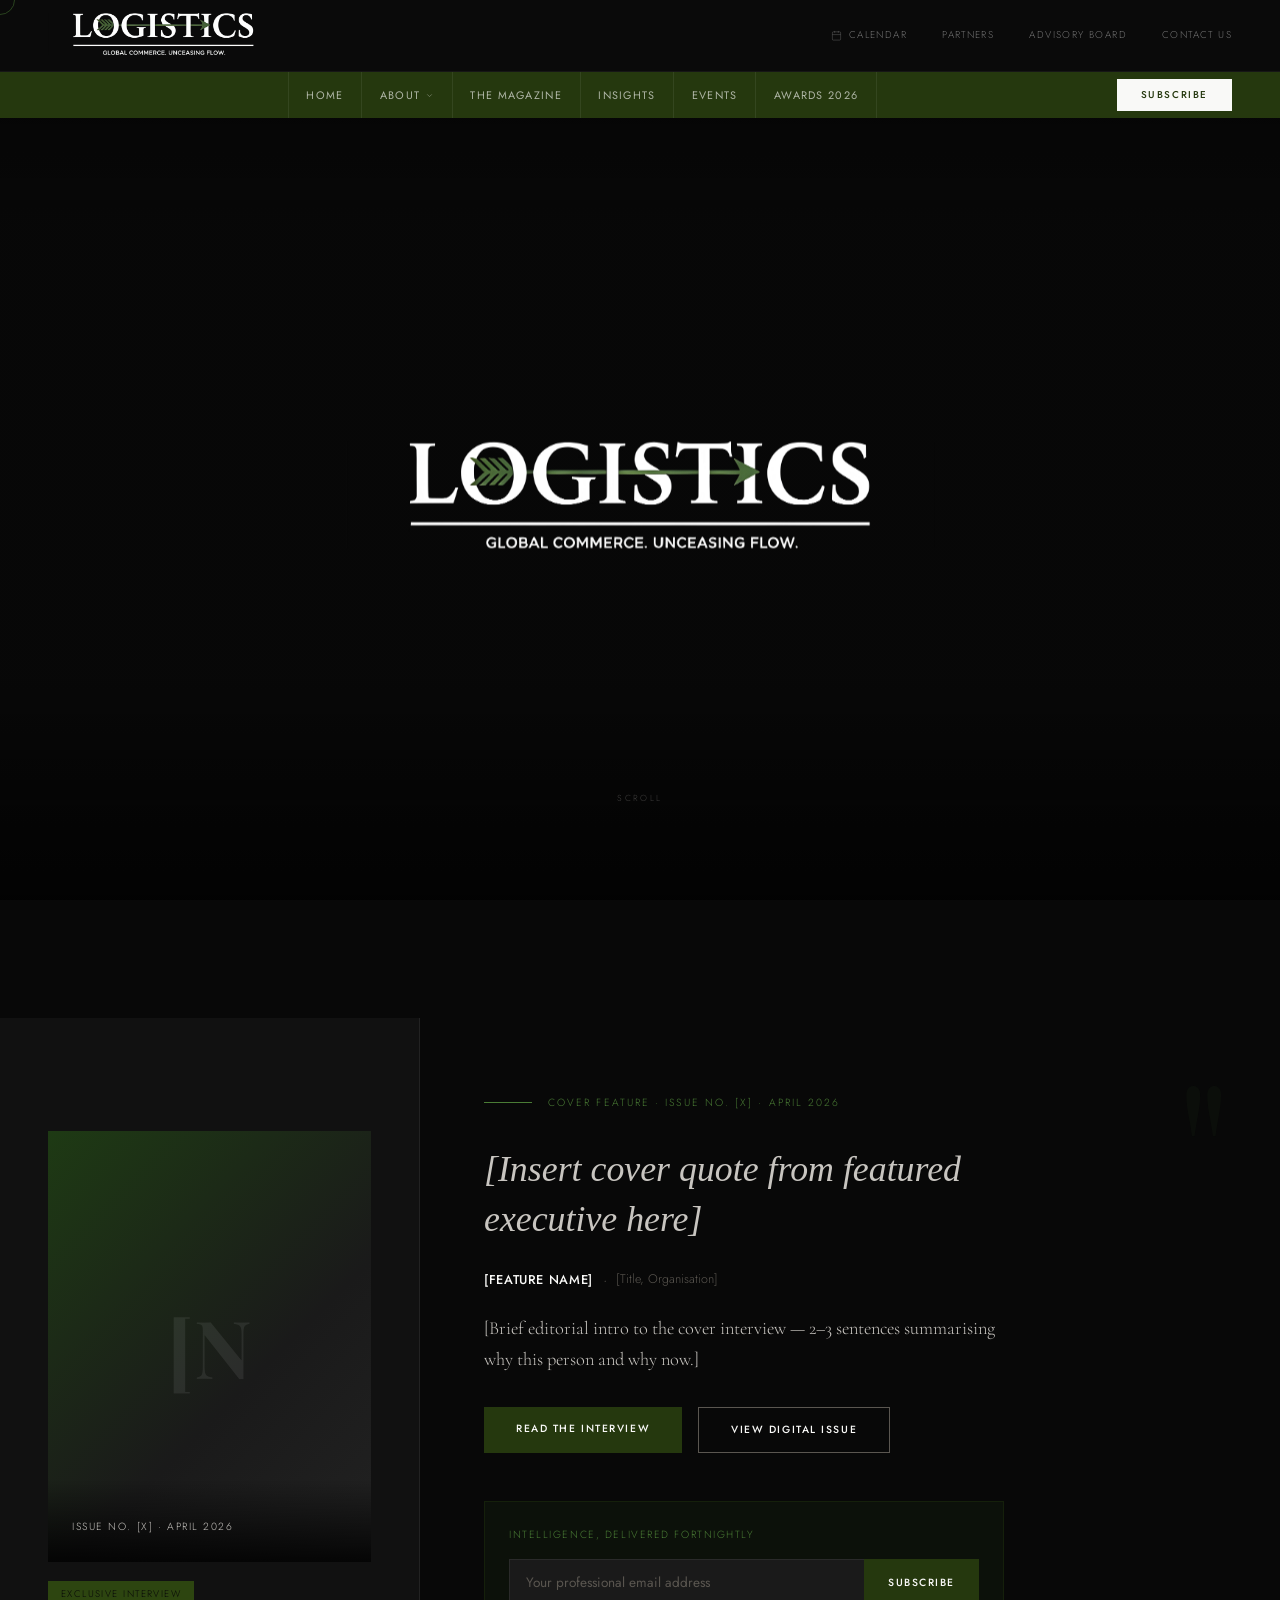
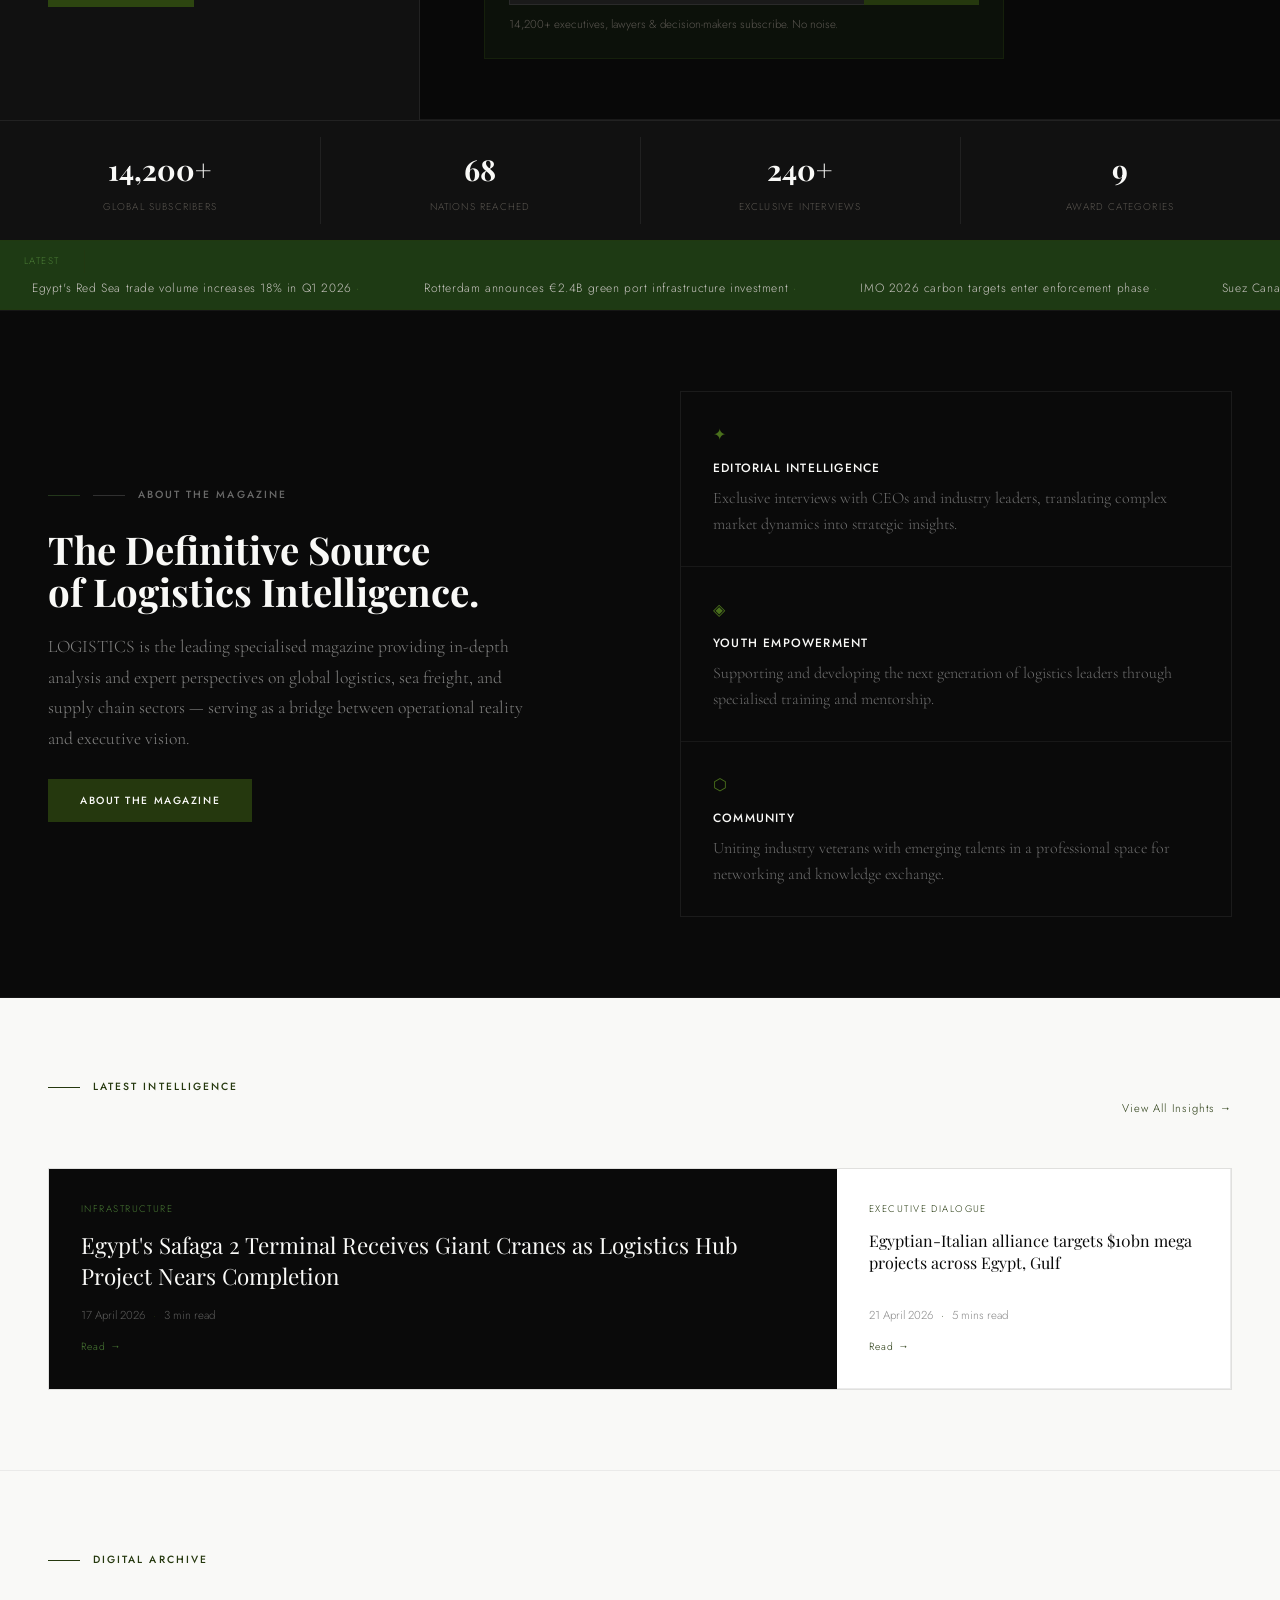
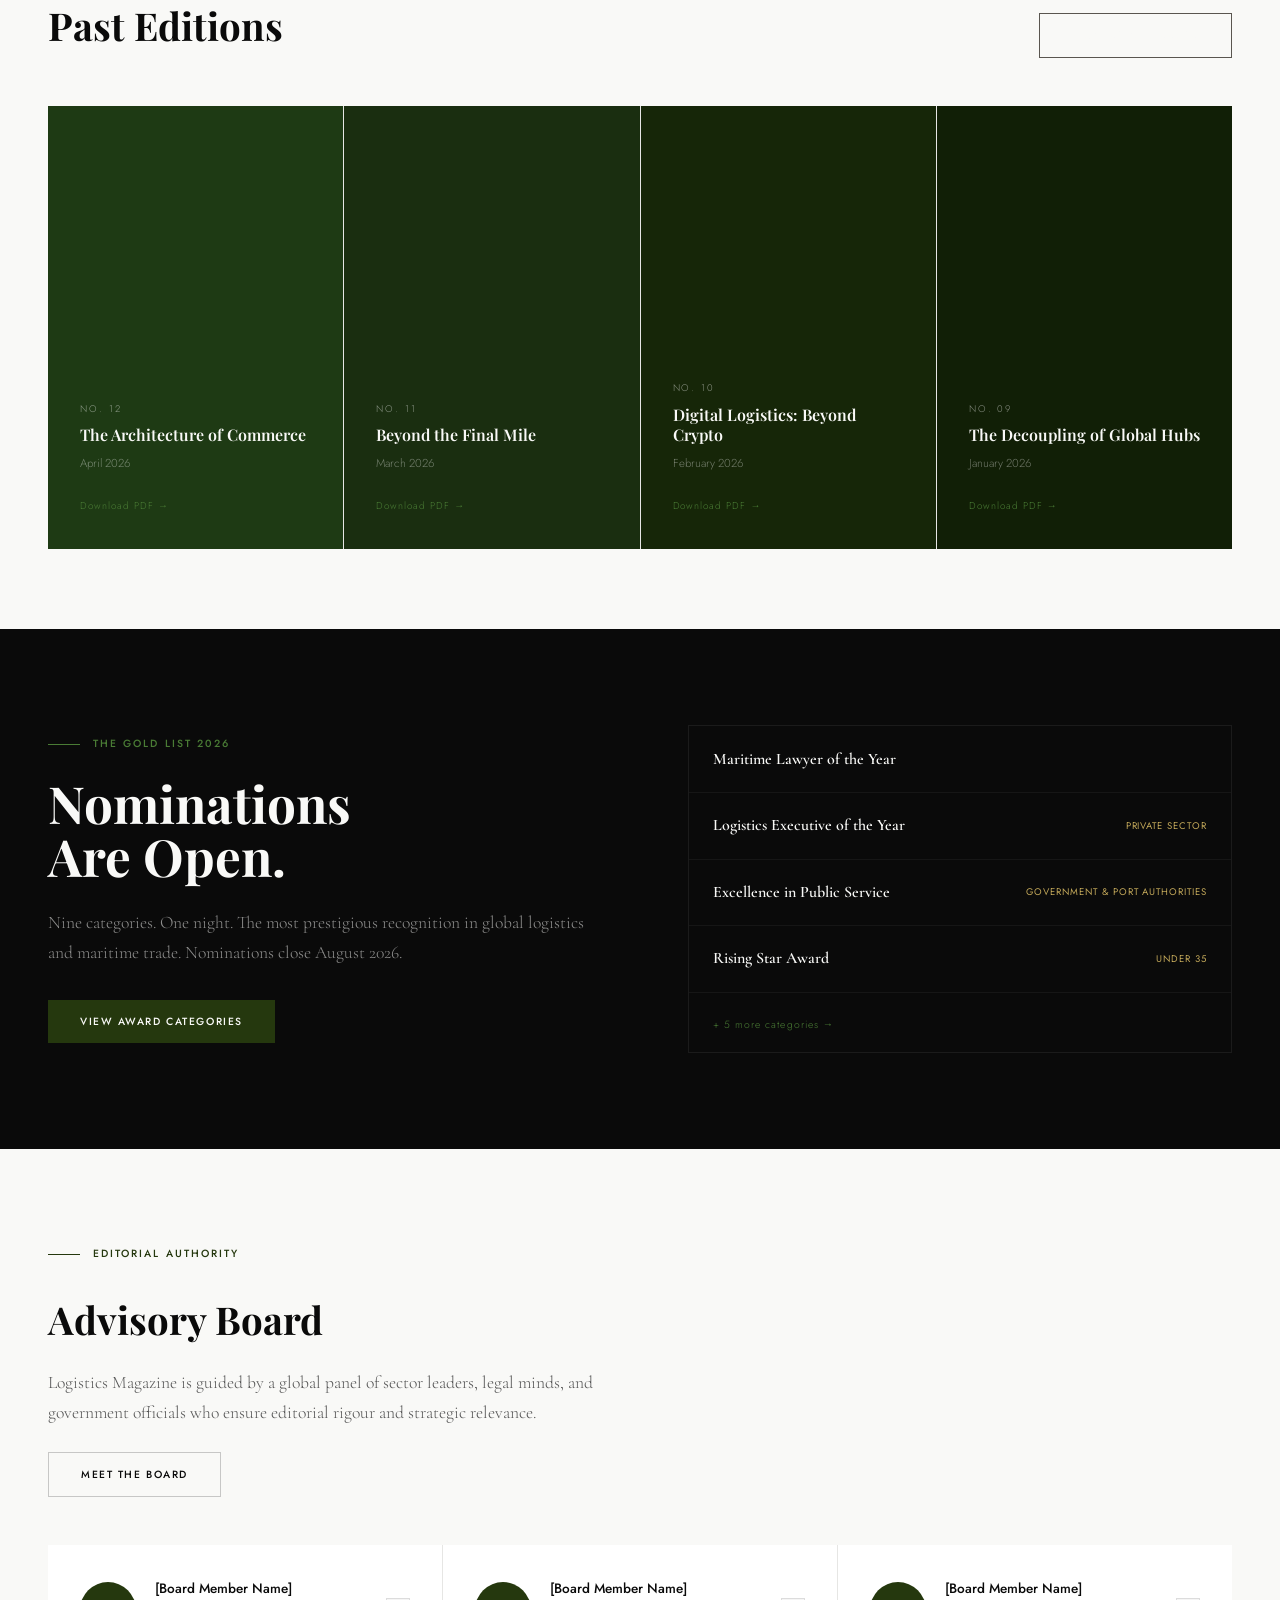
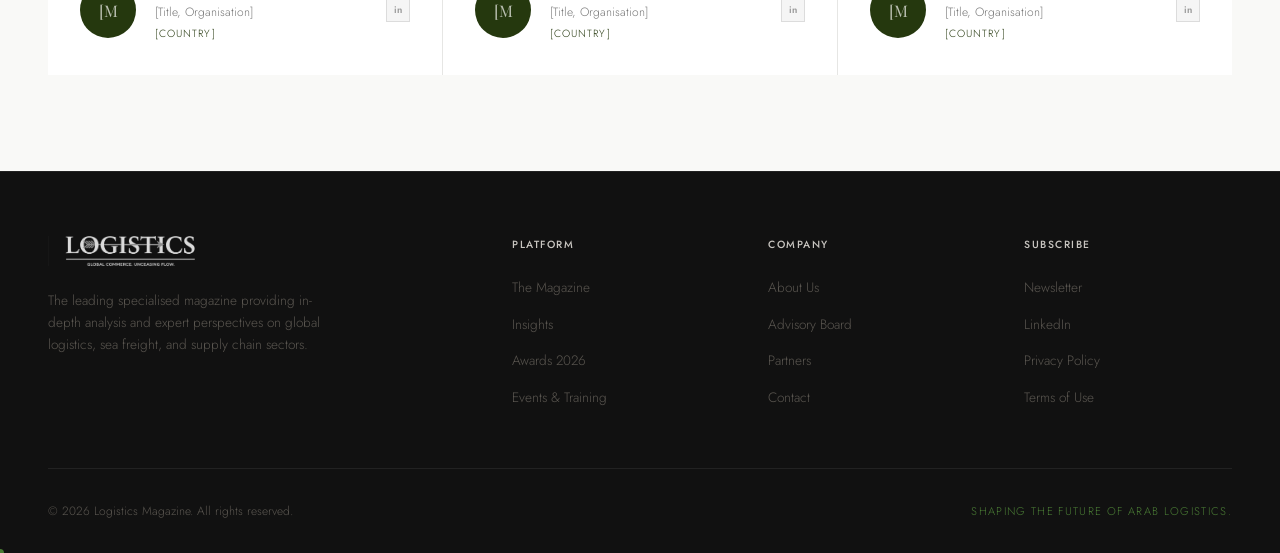
==== commit 45c5750b: "Update index.html" ====
--- a/index.html
+++ b/index.html
@@ -8,13 +8,11 @@
   <script src="https://identity.netlify.com/v1/netlify-identity-widget.js"></script>
   <link rel="stylesheet" href="style.css">
   <link rel="stylesheet" href="home.css">
-  <script src="https://identity.netlify.com/v1/netlify-identity-widget.js"></script>
 </head>
 <body>
 
 <div id="nav-placeholder"></div>
 
-<!-- VIDEO HERO -->
 <section class="video-hero">
   <video class="video-bg" autoplay muted loop playsinline>
     <source src="ship.mp4" type="video/mp4">
@@ -29,10 +27,8 @@
   </div>
 </section>
 
-<!-- HERO -->
 <section class="hero">
   <div class="hero-inner">
-    <!-- LEFT: Portrait -->
     <div class="hero-portrait">
       <div class="portrait-frame">
         <div class="portrait-placeholder">
@@ -46,8 +42,6 @@
         <span class="meta-tag">Exclusive Interview</span>
       </div>
     </div>
-
-    <!-- RIGHT: Editorial -->
     <div class="hero-editorial">
       <div class="hero-kicker">
         <span class="kicker-line"></span>
@@ -66,8 +60,6 @@
         <a href="article.html" class="btn-primary">Read the Interview</a>
         <a href="issues.html" class="btn-ghost">View Digital Issue</a>
       </div>
-
-      <!-- NEWSLETTER BOX -->
       <div class="hero-newsletter" id="subscribe">
         <div class="newsletter-inner">
           <p class="newsletter-label">Intelligence, delivered fortnightly</p>
@@ -80,8 +72,6 @@
       </div>
     </div>
   </div>
-
-  <!-- STATS BAR -->
   <div class="stats-bar">
     <div class="stat-item">
       <span class="stat-value">14,200+</span>
@@ -105,10 +95,8 @@
   </div>
 </section>
 
-<!-- TICKER -->
 <div id="ticker-placeholder"></div>
 
-<!-- ABOUT STRIP -->
 <section class="about-strip">
   <div class="about-strip-inner">
     <div class="about-strip-left reveal">
@@ -140,21 +128,18 @@
   </div>
 </section>
 
-<!-- LATEST INSIGHTS -->
 <section class="insights-section">
   <div class="insights-header reveal">
     <div class="section-label">Latest Intelligence</div>
     <div class="insights-header-right">
-      <a href="article.html" class="insights-all-link">View All Insights →</a>
+      <a href="insights.html" class="insights-all-link">View All Insights →</a>
     </div>
   </div>
-
   <div class="insights-grid" id="insights-grid"></div>
 </section>
 
 <div class="divider"></div>
 
-<!-- DIGITAL ISSUES PREVIEW -->
 <section class="issues-preview">
   <div class="issues-preview-header reveal">
     <div>
@@ -168,7 +153,6 @@
 
 <div class="divider"></div>
 
-<!-- AWARDS TEASER -->
 <section class="awards-teaser">
   <div class="awards-teaser-inner reveal">
     <div class="awards-teaser-left">
@@ -185,7 +169,6 @@
 
 <div class="divider"></div>
 
-<!-- ADVISORY TEASER -->
 <section class="advisory-teaser">
   <div class="advisory-teaser-header reveal">
     <div class="section-label">Editorial Authority</div>
@@ -200,85 +183,11 @@
 
 <script src="main.js"></script>
 <script src="components.js"></script>
+<script src="articles.js"></script>
 <script>
-document.addEventListener('DOMContentLoaded', () => {
-  // INSIGHTS GRID
-  const insightsGrid = document.getElementById('insights-grid');
-  if (insightsGrid) {
-    CONFIG.latestInsights.forEach((item, i) => {
-      const isFeatured = i === 0;
-      const div = document.createElement('div');
-      div.className = `insight-card reveal ${isFeatured ? 'insight-featured' : ''}`;
-      div.style.transitionDelay = `${i * 0.08}s`;
-      div.innerHTML = `
-        <div class="insight-category">${item.category}</div>
-        <h3 class="insight-title">${item.title}</h3>
-        <div class="insight-meta">
-          <span>${item.date}</span>
-          <span class="meta-dot">·</span>
-          <span>${item.readTime} read</span>
-        </div>
-        <a href="article.html" class="insight-link">Read →</a>
-      `;
-      insightsGrid.appendChild(div);
-    });
-  }
-
-  // ISSUES PREVIEW
-  const issuesGrid = document.getElementById('issues-grid');
-  if (issuesGrid) {
-    CONFIG.digitalIssues.slice(0, 4).forEach((iss, i) => {
-      const div = document.createElement('div');
-      div.className = 'issue-preview-card reveal';
-      div.style.transitionDelay = `${i * 0.08}s`;
-      div.style.background = iss.color;
-      div.innerHTML = `
-        <div class="issue-card-inner">
-          <div class="issue-number">${iss.issue}</div>
-          <div class="issue-title">${iss.title}</div>
-          <div class="issue-date">${iss.date}</div>
-          <a href="issues.html" class="issue-download">Download PDF →</a>
-        </div>
-      `;
-      issuesGrid.appendChild(div);
-    });
-  }
-
-  // AWARDS PREVIEW
-  const awardsPreview = document.getElementById('awards-preview');
-  if (awardsPreview) {
-    CONFIG.awards.slice(0, 4).forEach(a => {
-      const div = document.createElement('div');
-      div.className = 'award-preview-item';
-      div.innerHTML = `
-        <div class="award-preview-title">${a.title}${a.subtitle ? `<span class="award-preview-sub">${a.subtitle}</span>` : ''}</div>
-      `;
-      awardsPreview.appendChild(div);
-    });
-    const more = document.createElement('div');
-    more.className = 'award-preview-more';
-    more.innerHTML = `<a href="awards.html">+ 5 more categories →</a>`;
-    awardsPreview.appendChild(more);
-  }
-
-  // ADVISORY PREVIEW
-  const advPreview = document.getElementById('advisory-preview');
-  if (advPreview) {
-    CONFIG.advisoryBoard.slice(0, 3).forEach((m, i) => {
-      const div = document.createElement('div');
-      div.className = 'advisory-preview-card reveal';
-      div.style.transitionDelay = `${i * 0.1}s`;
-      div.innerHTML = `
-        <div class="advisory-avatar">${m.name.split(' ').map(n => n[0]).join('').slice(0,2)}</div>
-        <div class="advisory-info">
-          <div class="advisory-name">${m.name}</div>
-          <div class="advisory-title-text">${m.title}</div>
-          <div class="advisory-country">${m.country}</div>
-        </div>
-        <a href="${m.linkedin}" class="advisory-li" target="_blank">in</a>
-      `;
-      advPreview.appendChild(div);
-    });
+window.addEventListener('load', function() {
+  if (typeof renderHomepageArticles === 'function') {
+    renderHomepageArticles().catch(function() {});
   }
 });
 </script>
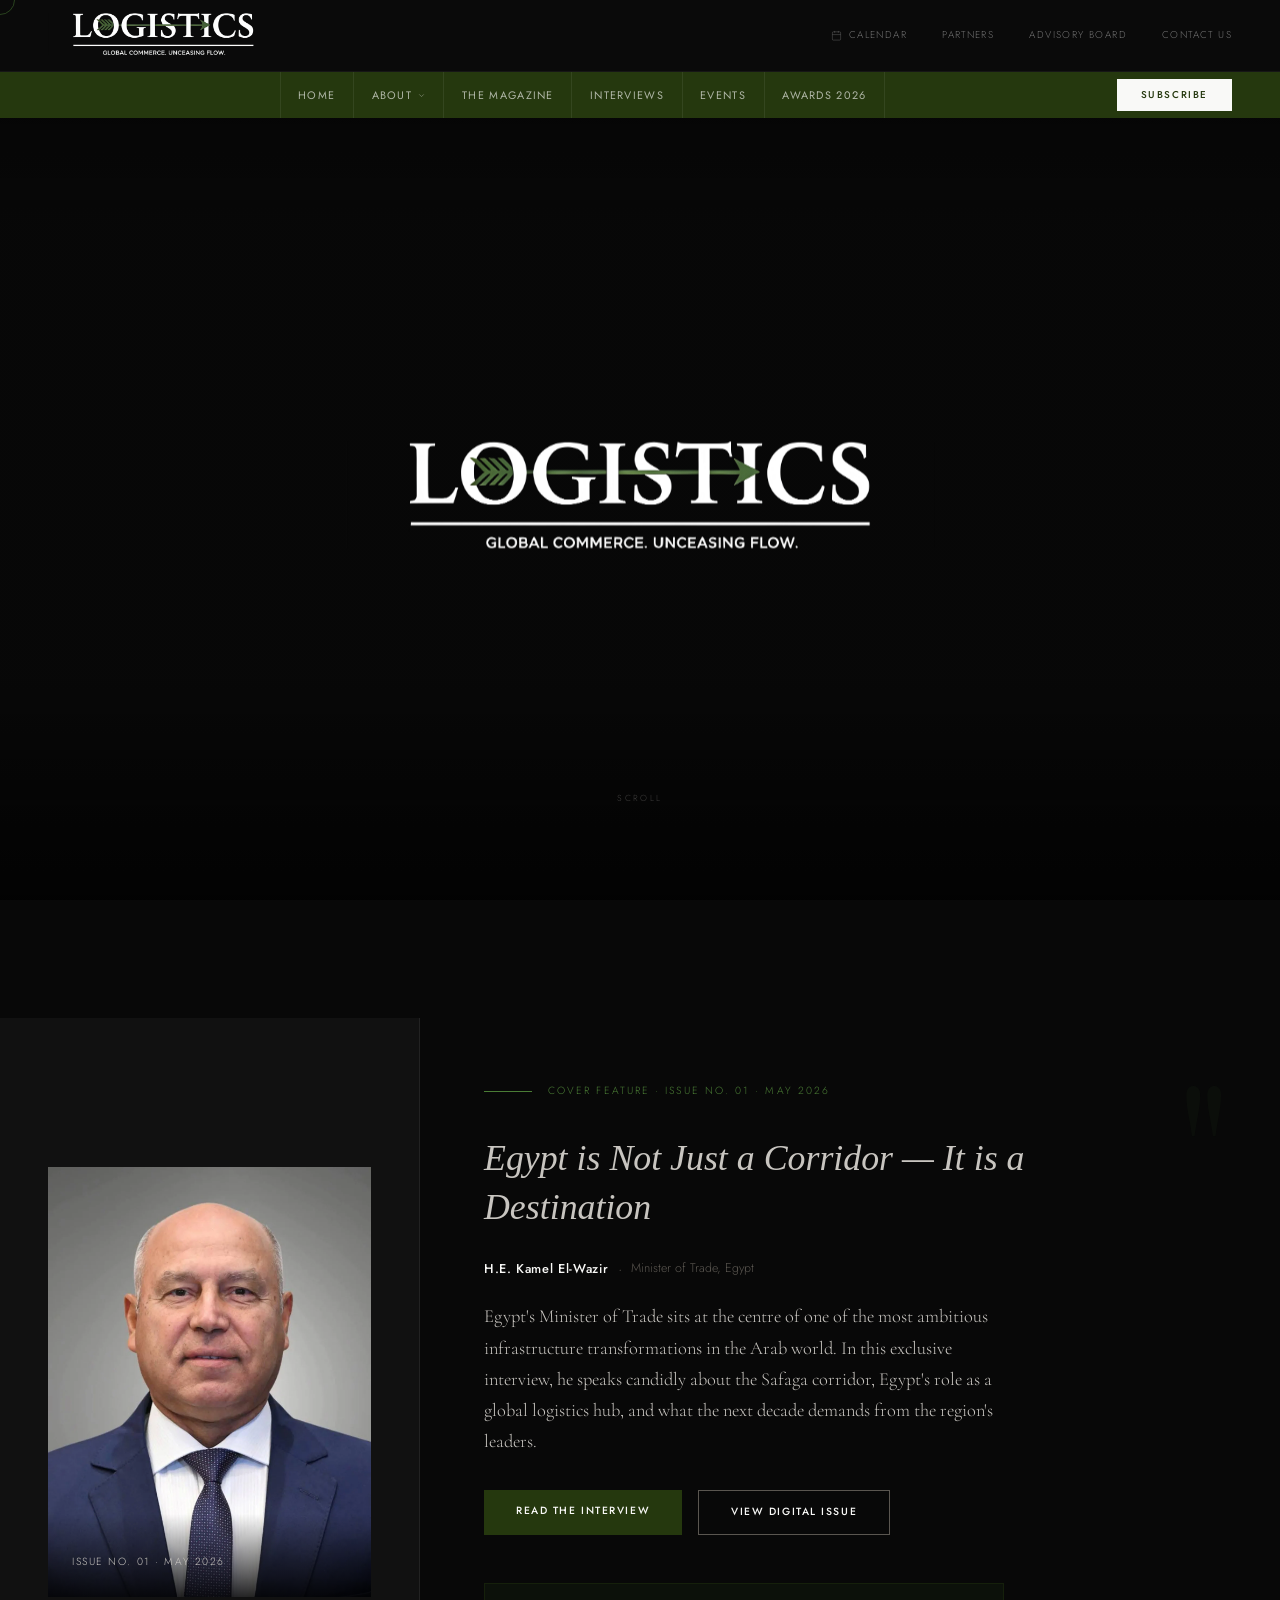
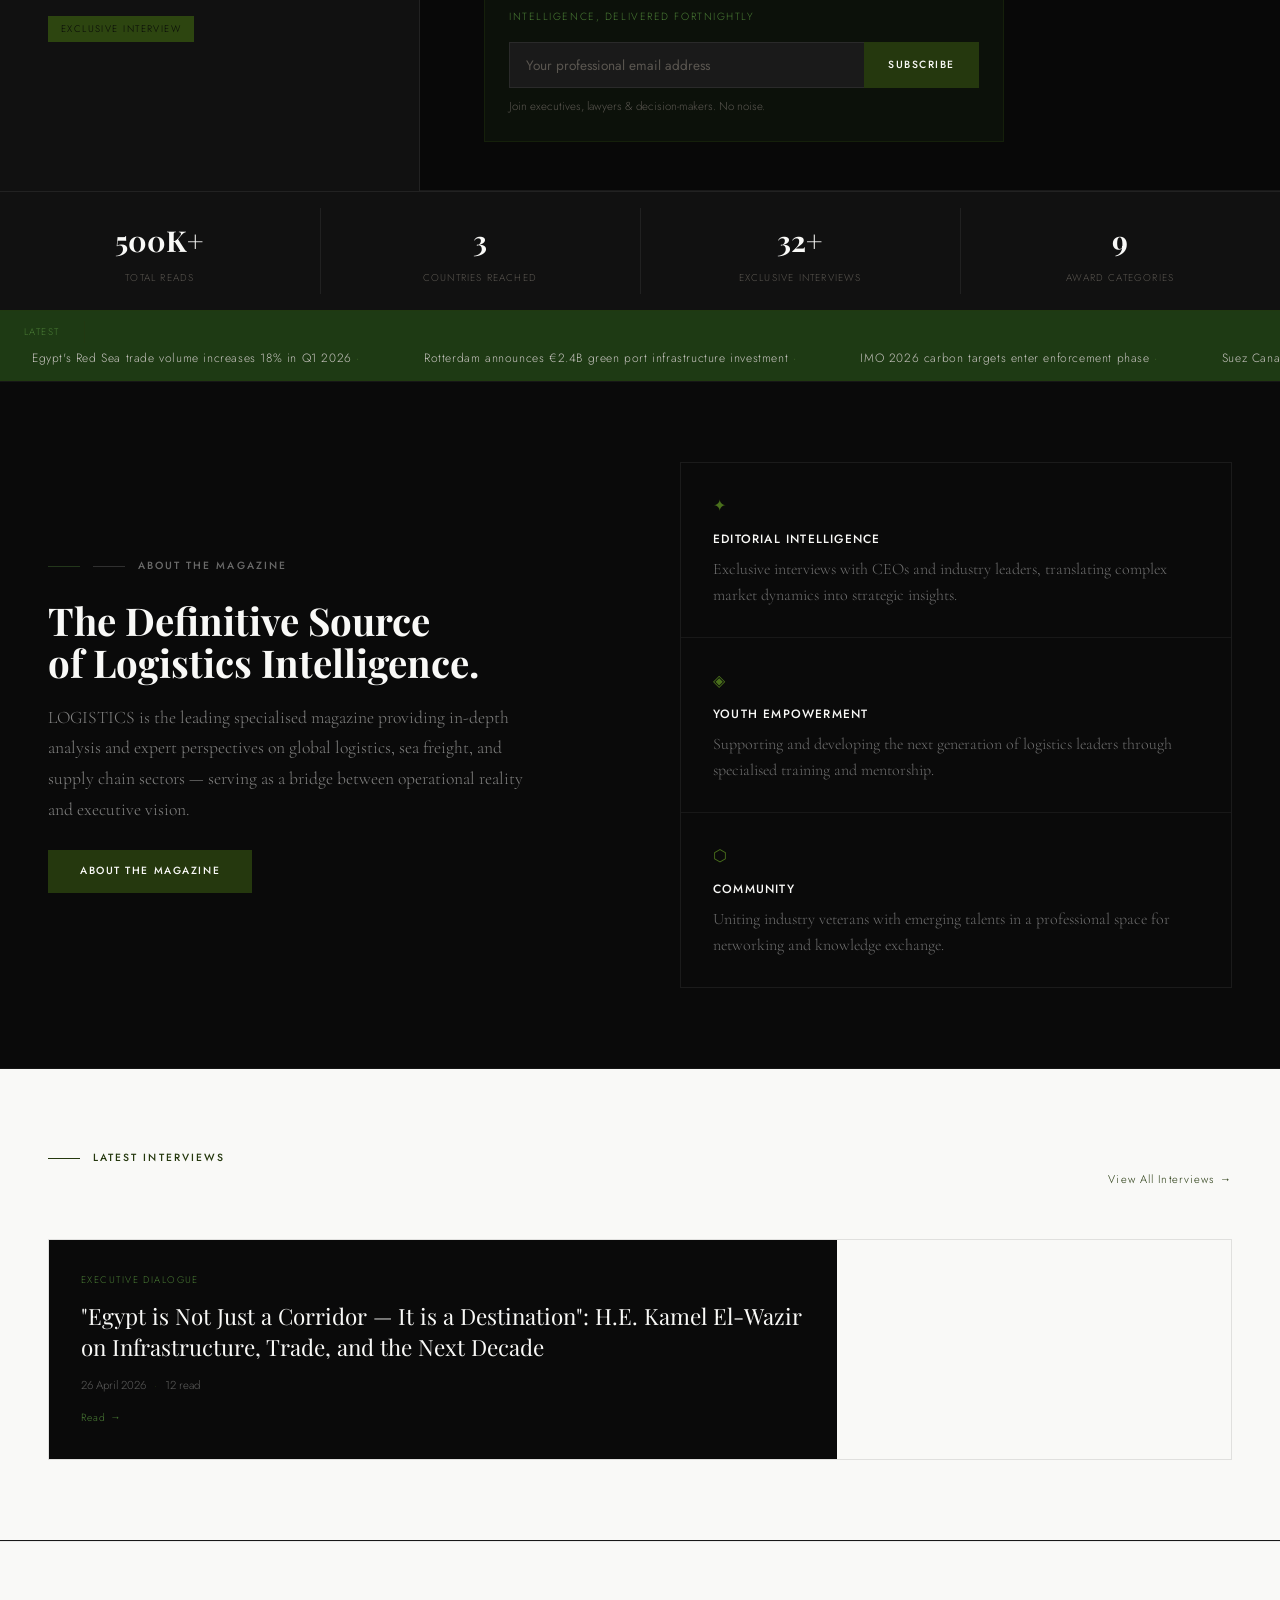
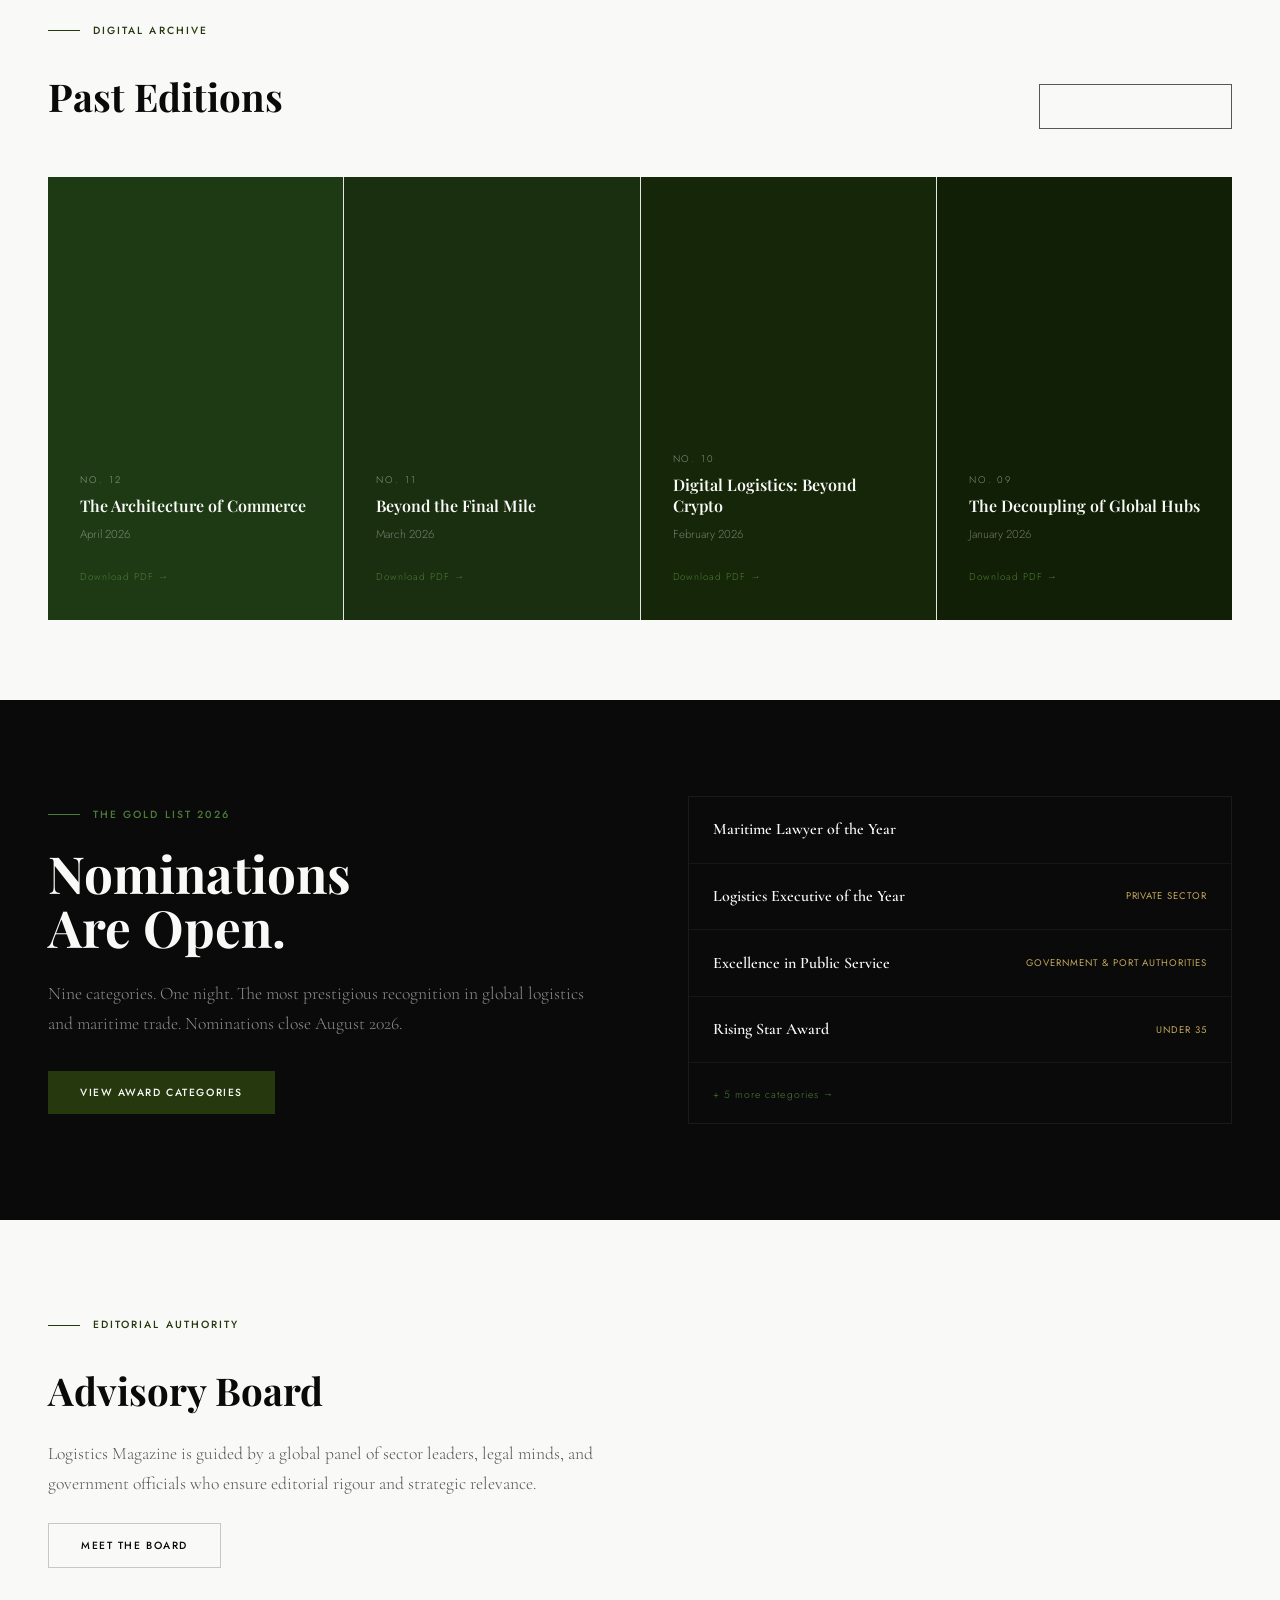
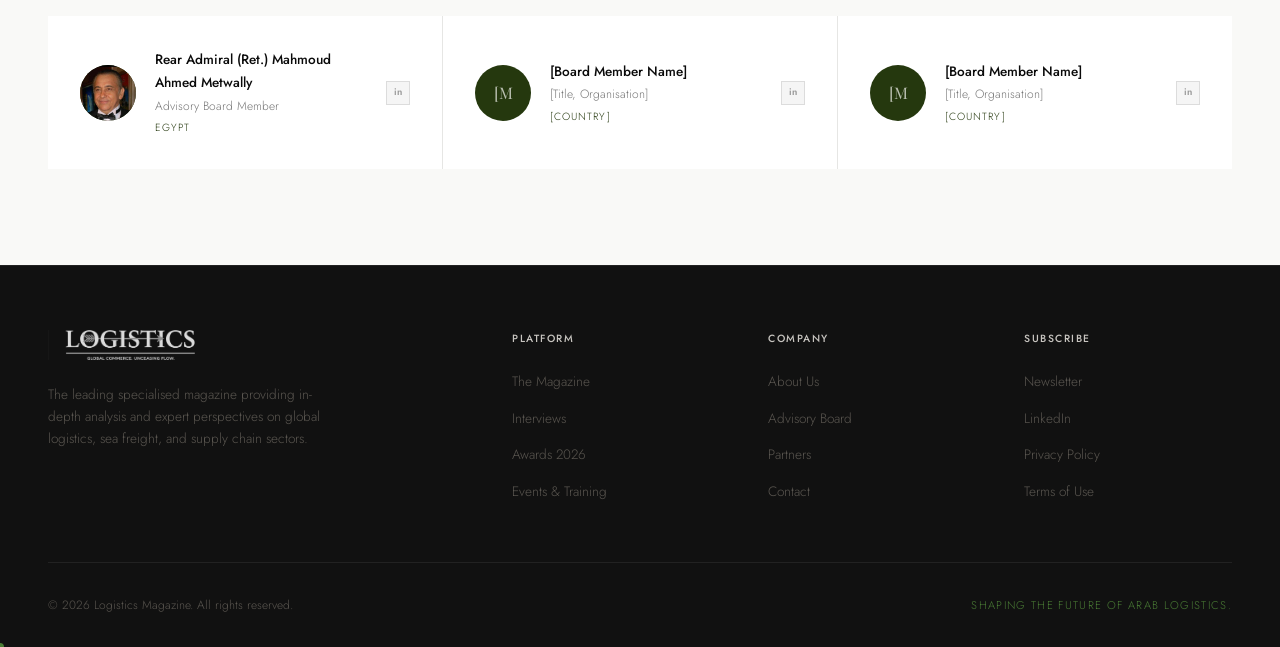
==== commit 388f5b28: "Update index.html" ====
--- a/index.html
+++ b/index.html
@@ -32,10 +32,10 @@
     <div class="hero-portrait">
       <div class="portrait-frame">
         <div class="portrait-placeholder">
-          <div class="portrait-initials">AR</div>
+          <div class="portrait-initials">KW</div>
         </div>
         <div class="portrait-label">
-          <span class="portrait-issue">Feature — April 2026</span>
+          <span class="portrait-issue">Feature — May 2026</span>
         </div>
       </div>
       <div class="portrait-meta">
@@ -45,46 +45,49 @@
     <div class="hero-editorial">
       <div class="hero-kicker">
         <span class="kicker-line"></span>
-        <span class="kicker-text">Cover Feature · Issue No. [X]</span>
+        <span class="kicker-text">Cover Feature · Issue No. 01 · May 2026</span>
       </div>
       <h1 class="hero-headline">
-        <em>[Insert cover quote from featured executive here]</em>
+        <em>"Egypt is Not Just a Corridor — It is a Destination"</em>
       </h1>
       <div class="hero-byline">
-        <span class="byline-name">[Feature Executive Name]</span>
+        <span class="byline-name">H.E. Kamel El-Wazir</span>
         <span class="byline-sep">·</span>
-        <span class="byline-title">[Title, Organisation]</span>
+        <span class="byline-title">Minister of Transport and Industry, Egypt</span>
       </div>
-      <p class="hero-excerpt">[Brief editorial intro to the cover interview — 2–3 sentences summarising why this person and why now.]</p>
+      <p class="hero-excerpt">Egypt's Minister of Transport sits at the centre of one of the most ambitious infrastructure transformations in the Arab world. In this exclusive interview, he speaks candidly about the Safaga corridor, Egypt's role as a global logistics hub, and what the next decade demands from the region's leaders.</p>
       <div class="hero-actions">
-        <a href="article.html" class="btn-primary">Read the Interview</a>
+        <a href="article.html?slug=kamel-el-wazir-egypts-infrastructure-vision-2026" class="btn-primary">Read the Interview</a>
         <a href="issues.html" class="btn-ghost">View Digital Issue</a>
       </div>
       <div class="hero-newsletter" id="subscribe">
         <div class="newsletter-inner">
           <p class="newsletter-label">Intelligence, delivered fortnightly</p>
-          <div class="newsletter-form">
-            <input type="email" placeholder="Your professional email address" class="newsletter-input">
-            <button class="newsletter-btn">Subscribe</button>
-          </div>
-          <p class="newsletter-sub">14,200+ executives, lawyers & decision-makers subscribe. No noise.</p>
+          <form name="subscribe" method="POST" data-netlify="true" style="display:contents">
+            <input type="hidden" name="form-name" value="subscribe">
+            <div class="newsletter-form">
+              <input type="email" name="email" required placeholder="Your professional email address" class="newsletter-input">
+              <button type="submit" class="newsletter-btn">Subscribe</button>
+            </div>
+          </form>
+          <p class="newsletter-sub">Join executives, lawyers & decision-makers. No noise.</p>
         </div>
       </div>
     </div>
   </div>
   <div class="stats-bar">
     <div class="stat-item">
-      <span class="stat-value">14,200+</span>
-      <span class="stat-label">Global Subscribers</span>
+      <span class="stat-value">500K+</span>
+      <span class="stat-label">Total Reads</span>
     </div>
     <div class="stat-divider"></div>
     <div class="stat-item">
-      <span class="stat-value">68</span>
-      <span class="stat-label">Nations Reached</span>
+      <span class="stat-value">3</span>
+      <span class="stat-label">Countries Reached</span>
     </div>
     <div class="stat-divider"></div>
     <div class="stat-item">
-      <span class="stat-value">240+</span>
+      <span class="stat-value">32+</span>
       <span class="stat-label">Exclusive Interviews</span>
     </div>
     <div class="stat-divider"></div>
@@ -130,9 +133,9 @@
 
 <section class="insights-section">
   <div class="insights-header reveal">
-    <div class="section-label">Latest Intelligence</div>
+    <div class="section-label">Latest Interviews</div>
     <div class="insights-header-right">
-      <a href="insights.html" class="insights-all-link">View All Insights →</a>
+      <a href="insights.html" class="insights-all-link">View All Interviews →</a>
     </div>
   </div>
   <div class="insights-grid" id="insights-grid"></div>
